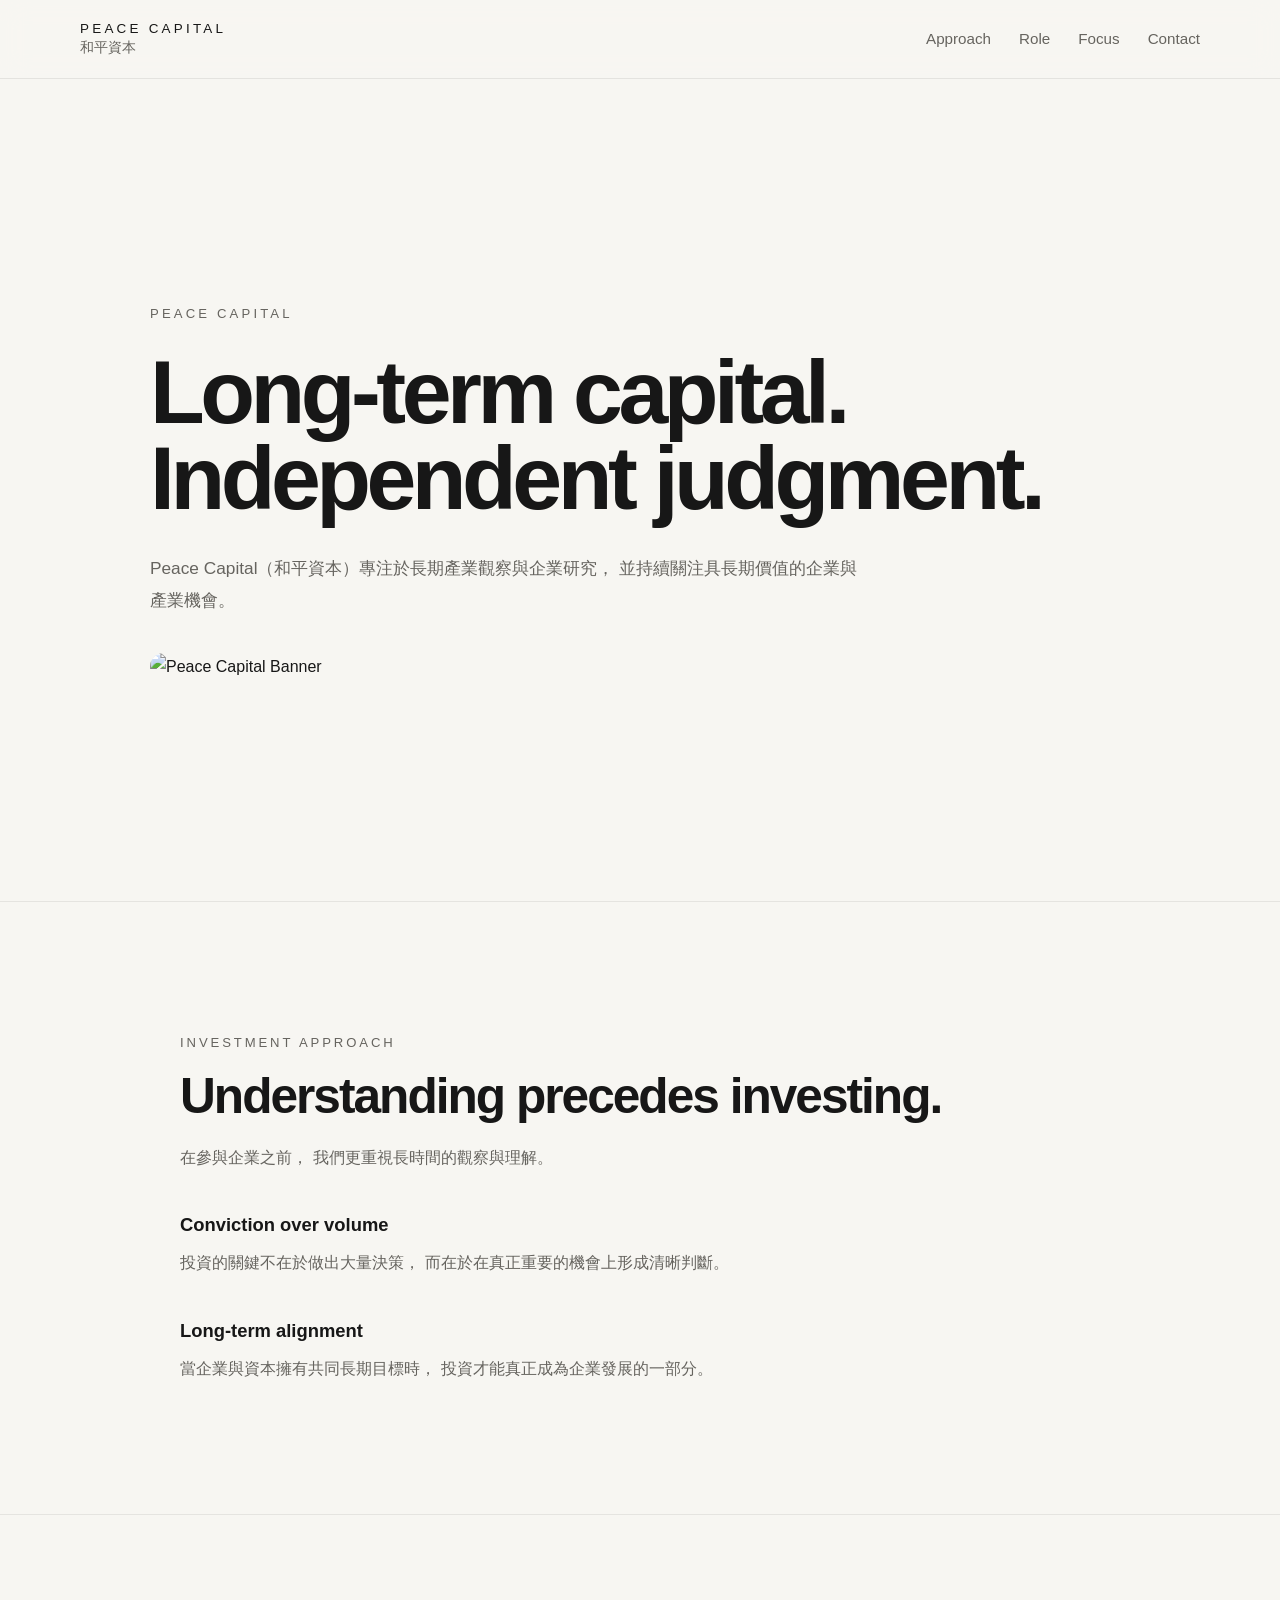
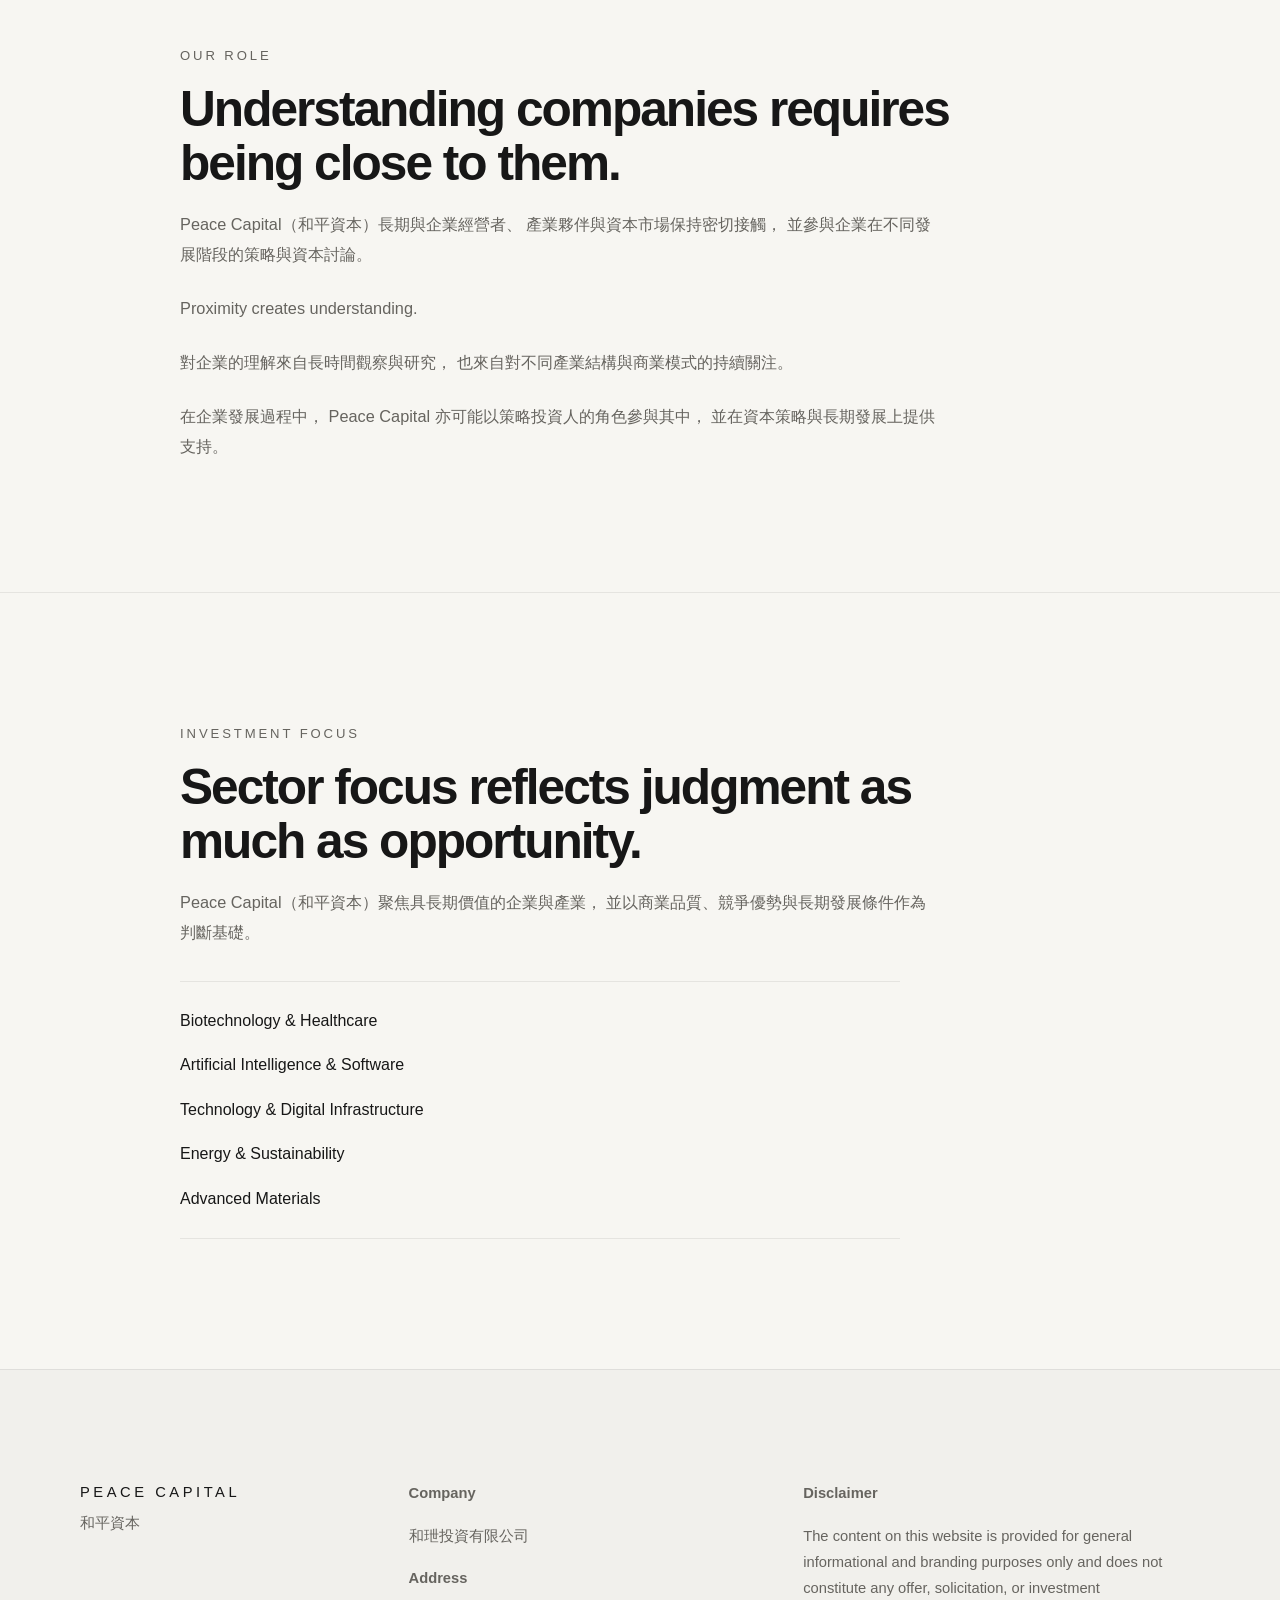
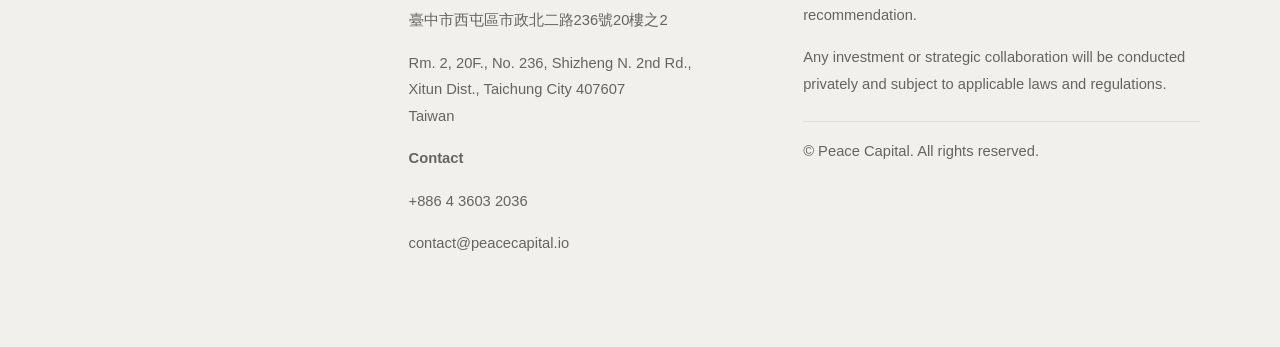
==== index.html @ 85df9324 "Update index.html" ====
<!DOCTYPE html>
<html lang="zh-Hant">

<head>
  <meta charset="UTF-8">
  <meta name="viewport" content="width=device-width, initial-scale=1.0">

  <title>Peace Capital | 和平資本</title>

  <meta name="description" content="Peace Capital（和平資本）專注於長期產業觀察與企業研究，並持續關注具長期價值的企業與產業機會。">
  <meta name="author" content="Peace Capital">
  <meta name="robots" content="index, follow">
  <meta name="theme-color" content="#f7f6f2">

  <link rel="canonical" href="https://peacecapital.io">

  <!-- Open Graph -->
  <meta property="og:type" content="website">
  <meta property="og:title" content="Peace Capital | 和平資本">
  <meta property="og:description" content="Long-term capital. Independent judgment.">
  <meta property="og:url" content="https://peacecapital.io">
  <meta property="og:image" content="https://peacecapital.io/assets/img/og-image.png">
  <meta property="og:image:width" content="1200">
  <meta property="og:image:height" content="630">
  <meta property="og:site_name" content="Peace Capital">

  <meta name="twitter:site" content="@peacecapital">
  <meta name="twitter:creator" content="@peacecapital">

  <!-- Twitter -->
  <meta name="twitter:card" content="summary_large_image">
  <meta name="twitter:title" content="Peace Capital | 和平資本">
  <meta name="twitter:description" content="Long-term capital. Independent judgment.">
  <meta name="twitter:image" content="https://peacecapital.io/assets/img/og-image.png">

  <!-- Icons -->
  <link rel="icon" type="image/x-icon" href="favicon.ico">
  <link rel="icon" type="image/svg+xml" href="favicon.svg">
  <link rel="icon" sizes="32x32" href="favicon-32x32.png">
  <link rel="icon" sizes="16x16" href="favicon-16x16.png">
  <link rel="apple-touch-icon" href="apple-touch-icon.png">

  <!-- CSS -->
  <link rel="stylesheet" href="assets/css/style.css">

  <!-- Structured Data -->
  <script type="application/ld+json">
  {
    "@context": "https://schema.org",
    "@type": "Organization",
    "name": "Peace Capital",
    "alternateName": "和平資本",
    "url": "https://peacecapital.io",
    "logo": "https://peacecapital.io/assets/logo/peace-capital-logo.svg",
    "email": "contact@peacecapital.io",
    "telephone": "+886-4-3603-2036",
    "address": {
      "@type": "PostalAddress",
      "streetAddress": "Rm. 2, 20F., No. 236, Shizheng N. 2nd Rd.",
      "addressLocality": "Xitun Dist., Taichung City",
      "postalCode": "407607",
      "addressCountry": "TW"
    }
  }
  </script>
</head>

<body>

  <header class="header">
    <div class="header-inner">
      <a href="#top" class="brand" aria-label="Peace Capital 首頁">
        <div class="brand-en">PEACE CAPITAL</div>
        <div class="brand-zh">和平資本</div>
      </a>

      <nav class="nav" aria-label="Primary Navigation">
        <a href="#approach">Approach</a>
        <a href="#role">Role</a>
        <a href="#focus">Focus</a>
        <a href="#contact">Contact</a>
      </nav>
    </div>
  </header>

  <main>

    <section class="hero hero-split" id="top">
      <div class="container">
        <div class="hero-grid">

          <div class="hero-copy-block">
            <p class="hero-label">PEACE CAPITAL</p>

            <h1 class="hero-title">
              Long-term capital.<br>
              Independent judgment.
            </h1>

            <p class="hero-description">
              Peace Capital（和平資本）專注於長期產業觀察與企業研究，
              並持續關注具長期價值的企業與產業機會。
            </p>
          </div>

          <div class="hero-visual-block">
            <div class="hero-banner">
              <img src="assets/img/hero-banner.png" alt="Peace Capital Banner">
            </div>
          </div>

        </div>
      </div>
    </section>

    <section class="section" id="approach">
      <div class="container">
        <p class="section-label">Investment Approach</p>

        <div class="approach-grid">
          <div class="approach-item">
            <h2 class="section-title">Understanding precedes investing.</h2>
            <p class="section-text">
              在參與企業之前，
              我們更重視長時間的觀察與理解。
            </p>
          </div>

          <div class="approach-item">
            <h3 class="approach-title">Conviction over volume</h3>
            <p class="section-text">
              投資的關鍵不在於做出大量決策，
              而在於在真正重要的機會上形成清晰判斷。
            </p>
          </div>

          <div class="approach-item">
            <h3 class="approach-title">Long-term alignment</h3>
            <p class="section-text">
              當企業與資本擁有共同長期目標時，
              投資才能真正成為企業發展的一部分。
            </p>
          </div>
        </div>
      </div>
    </section>

    <section class="section" id="role">
      <div class="container">
        <div class="split-section">

          <div class="split-heading">
            <p class="section-label">Our Role</p>
            <h2 class="section-title">
              Understanding companies requires being close to them.
            </h2>
          </div>

          <div class="split-body">
            <p class="section-text">
              Peace Capital（和平資本）長期與企業經營者、
              產業夥伴與資本市場保持密切接觸，
              並參與企業在不同發展階段的策略與資本討論。
            </p>

            <p class="section-text">
              Proximity creates understanding.
            </p>

            <p class="section-text">
              對企業的理解來自長時間觀察與研究，
              也來自對不同產業結構與商業模式的持續關注。
            </p>

            <p class="section-text">
              在企業發展過程中，
              Peace Capital 亦可能以策略投資人的角色參與其中，
              並在資本策略與長期發展上提供支持。
            </p>
          </div>

        </div>
      </div>
    </section>

    <section class="section" id="focus">
      <div class="container">
        <div class="split-section">

          <div class="split-heading">
            <p class="section-label">Investment Focus</p>
            <h2 class="section-title">
              Sector focus reflects judgment as much as opportunity.
            </h2>

            <p class="section-text">
              Peace Capital（和平資本）聚焦具長期價值的企業與產業，
              並以商業品質、競爭優勢與長期發展條件作為判斷基礎。
            </p>
          </div>

          <div class="split-body">
            <ul class="focus-list">
              <li>Biotechnology &amp; Healthcare</li>
              <li>Artificial Intelligence &amp; Software</li>
              <li>Technology &amp; Digital Infrastructure</li>
              <li>Energy &amp; Sustainability</li>
              <li>Advanced Materials</li>
            </ul>
          </div>

        </div>
      </div>
    </section>

  </main>

  <footer class="footer" id="contact">
    <div class="footer-container">

      <div class="footer-brand">
        <div class="brand-en">Peace Capital</div>
        <div class="brand-zh">和平資本</div>
      </div>

      <div class="footer-info">
        <p class="footer-title">Company</p>
        <p>和玴投資有限公司</p>

        <p class="footer-title">Address</p>
        <p>臺中市西屯區市政北二路236號20樓之2</p>
        <p>
          Rm. 2, 20F., No. 236, Shizheng N. 2nd Rd.,<br>
          Xitun Dist., Taichung City 407607<br>
          Taiwan
        </p>

        <p class="footer-title">Contact</p>
        <p>+886 4 3603 2036</p>
        <p>contact@peacecapital.io</p>
      </div>

      <div class="footer-legal">
        <p class="footer-title">Disclaimer</p>
        <p>
          The content on this website is provided for general informational and branding purposes only
          and does not constitute any offer, solicitation, or investment recommendation.
        </p>
        <p>
          Any investment or strategic collaboration will be conducted privately and subject to applicable laws and regulations.
        </p>
        <p class="copyright">© Peace Capital. All rights reserved.</p>
      </div>

    </div>
  </footer>

</body>
</html>
---- assets/css/style.css ----
:root {
  --bg: #f7f6f2;
  --bg-soft: #f1f0ec;
  --text: #171717;
  --muted: #66645f;
  --line: rgba(23, 23, 23, 0.08);
  --line-strong: rgba(23, 23, 23, 0.14);

  --container: 1120px;

  --font: -apple-system, BlinkMacSystemFont, "SF Pro Text", "Segoe UI",
    "PingFang TC", "Noto Sans TC", sans-serif;

  --hero-title: clamp(3.2rem, 7vw, 6.6rem);
  --section-title: clamp(2rem, 4vw, 3.1rem);
  --body: 1rem;
  --small: 0.92rem;
}

/* ===================== */
/* base */
/* ===================== */

* {
  box-sizing: border-box;
}

html {
  scroll-behavior: smooth;
}

body {
  margin: 0;
  background: var(--bg);
  color: var(--text);
  font-family: var(--font);
  font-size: var(--body);
  line-height: 1.75;
  -webkit-font-smoothing: antialiased;
  text-rendering: optimizeLegibility;
}

p,
h1,
h2,
h3 {
  margin: 0;
}

a {
  color: inherit;
  text-decoration: none;
}

img {
  max-width: 100%;
  display: block;
}

.container,
.header-inner,
.footer-container {
  width: min(var(--container), calc(100% - 40px));
  margin: 0 auto;
}

/* ===================== */
/* header */
/* ===================== */

.header {
  position: sticky;
  top: 0;
  z-index: 100;
  background: rgba(247, 246, 242, 0.88);
  backdrop-filter: blur(14px);
  -webkit-backdrop-filter: blur(14px);
  border-bottom: 1px solid var(--line);
}

.header-inner {
  min-height: 78px;
  display: flex;
  align-items: center;
  justify-content: space-between;
  gap: 28px;
}

.brand {
  display: inline-flex;
  flex-direction: column;
  justify-content: center;
  line-height: 1.1;
  flex-shrink: 0;
}

.brand-en {
  font-size: 0.84rem;
  letter-spacing: 0.24em;
  text-transform: uppercase;
  color: var(--text);
}

.brand-zh {
  margin-top: 4px;
  font-size: 0.9rem;
  color: var(--muted);
}

.nav {
  display: flex;
  align-items: center;
  gap: 28px;
  flex-wrap: wrap;
}

.nav a {
  position: relative;
  font-size: 0.95rem;
  color: var(--muted);
  transition: color 0.2s ease;
}

.nav a:hover {
  color: var(--text);
}

/* ===================== */
/* hero */
/* ===================== */

.hero {
  min-height: calc(100vh - 78px);
  display: flex;
  align-items: center;
  padding: 88px 0 84px;
}

.hero .container {
  max-width: 980px;
}

.hero-label {
  font-size: 0.82rem;
  letter-spacing: 0.24em;
  text-transform: uppercase;
  color: var(--muted);
  margin-bottom: 24px;
}

.hero-title {
  max-width: 920px;
  font-size: var(--hero-title);
  line-height: 0.95;
  letter-spacing: -0.05em;
  font-weight: 560;
}

.hero-description {
  margin-top: 32px;
  max-width: 720px;
  font-size: 1.08rem;
  line-height: 1.85;
  color: var(--muted);
}

/* 如果未來要插入 hero banner 圖片可用 */
.hero-banner {
  margin-top: 36px;
  width: 100%;
  max-width: 1200px;
  border-radius: 24px;
  overflow: hidden;
}

/* ===================== */
/* sections */
/* ===================== */

.section {
  padding: 130px 0;
  border-top: 1px solid var(--line);
}

.section .container {
  max-width: 920px;
}

.section-label {
  font-size: 0.82rem;
  letter-spacing: 0.22em;
  text-transform: uppercase;
  color: var(--muted);
  margin-bottom: 14px;
}

.section-title {
  max-width: 860px;
  font-size: var(--section-title);
  line-height: 1.1;
  letter-spacing: -0.04em;
  font-weight: 560;
  margin-bottom: 18px;
}

.section-text {
  max-width: 760px;
  font-size: 1.02rem;
  line-height: 1.85;
  color: var(--muted);
  margin-bottom: 24px;
}

.section-text:last-child {
  margin-bottom: 0;
}

.approach-title {
  font-size: 1.15rem;
  line-height: 1.4;
  font-weight: 560;
  color: var(--text);
  margin-top: 40px;
  margin-bottom: 10px;
}

/* ===================== */
/* focus */
/* ===================== */

.focus-list {
  list-style: none;
  margin: 34px 0 0;
  padding: 26px 0;
  border-top: 1px solid var(--line);
  border-bottom: 1px solid var(--line);
  display: grid;
  gap: 18px;
  max-width: 720px;
}

.focus-list li {
  font-size: 1rem;
  line-height: 1.65;
  color: var(--text);
}

/* ===================== */
/* footer */
/* ===================== */

.footer {
  background: var(--bg-soft);
  border-top: 1px solid var(--line);
  padding: 110px 0 90px;
}

.footer-container {
  display: grid;
  grid-template-columns: 0.8fr 1fr 1.2fr;
  gap: 64px;
  align-items: start;
}

.footer-brand,
.footer-info,
.footer-legal {
  min-width: 0;
}

.footer-brand .brand-en {
  font-size: 0.92rem;
}

.footer-brand .brand-zh {
  font-size: 0.94rem;
}

.footer-title {
  font-size: 0.95rem;
  font-weight: 600;
  color: var(--text);
  margin-bottom: 10px;
}

.footer-info p,
.footer-legal p {
  font-size: var(--small);
  color: var(--muted);
  line-height: 1.8;
  margin-bottom: 16px;
  word-break: break-word;
}

.footer-info p:last-child,
.footer-legal p:last-child {
  margin-bottom: 0;
}

.copyright {
  margin-top: 24px;
  padding-top: 16px;
  border-top: 1px solid var(--line);
}

/* ===================== */
/* utilities */
/* ===================== */

.muted {
  color: var(--muted);
}

/* ===================== */
/* responsive */
/* ===================== */

@media (max-width: 1080px) {
  .footer-container {
    grid-template-columns: 1fr 1fr;
    gap: 44px;
  }

  .footer-legal {
    grid-column: 1 / -1;
    max-width: 760px;
  }
}

@media (max-width: 900px) {
  .header-inner {
    min-height: 72px;
  }

  .hero {
    min-height: auto;
    padding: 80px 0 72px;
  }

  .section {
    padding: 96px 0;
  }

  .footer {
    padding: 84px 0 72px;
  }

  .footer-container {
    grid-template-columns: 1fr;
    gap: 36px;
  }
}

@media (max-width: 640px) {
  .container,
  .header-inner,
  .footer-container {
    width: min(var(--container), calc(100% - 28px));
  }

  .header-inner {
    min-height: 68px;
    gap: 18px;
    align-items: flex-start;
    padding-top: 14px;
    padding-bottom: 14px;
  }

  .brand-en {
    font-size: 0.76rem;
    letter-spacing: 0.2em;
  }

  .brand-zh {
    font-size: 0.82rem;
    margin-top: 3px;
  }

  .nav {
    gap: 16px;
    justify-content: flex-end;
  }

  .nav a {
    font-size: 0.88rem;
  }

  .hero {
    padding: 68px 0 54px;
  }

  .hero-label,
  .section-label {
    font-size: 0.76rem;
    letter-spacing: 0.2em;
  }

  .hero-title {
    font-size: clamp(2.4rem, 10vw, 4rem);
    line-height: 0.97;
  }

  .hero-description {
    font-size: 0.98rem;
    line-height: 1.8;
    margin-top: 24px;
  }

  .section {
    padding: 76px 0;
  }

  .section-title {
    font-size: clamp(1.6rem, 6vw, 2.4rem);
    line-height: 1.12;
    margin-bottom: 14px;
  }

  .section-text {
    font-size: 0.98rem;
    line-height: 1.8;
    margin-bottom: 20px;
  }

  .approach-title {
    font-size: 1.06rem;
    margin-top: 32px;
    margin-bottom: 8px;
  }

  .focus-list {
    margin-top: 28px;
    padding: 22px 0;
    gap: 14px;
  }

  .focus-list li {
    font-size: 0.98rem;
  }

  .footer {
    padding: 72px 0 64px;
  }

  .footer-title {
    font-size: 0.92rem;
  }

  .footer-info p,
  .footer-legal p {
    font-size: 0.92rem;
    line-height: 1.75;
    margin-bottom: 14px;
  }

  .copyright {
    margin-top: 20px;
    padding-top: 14px;
  }
}
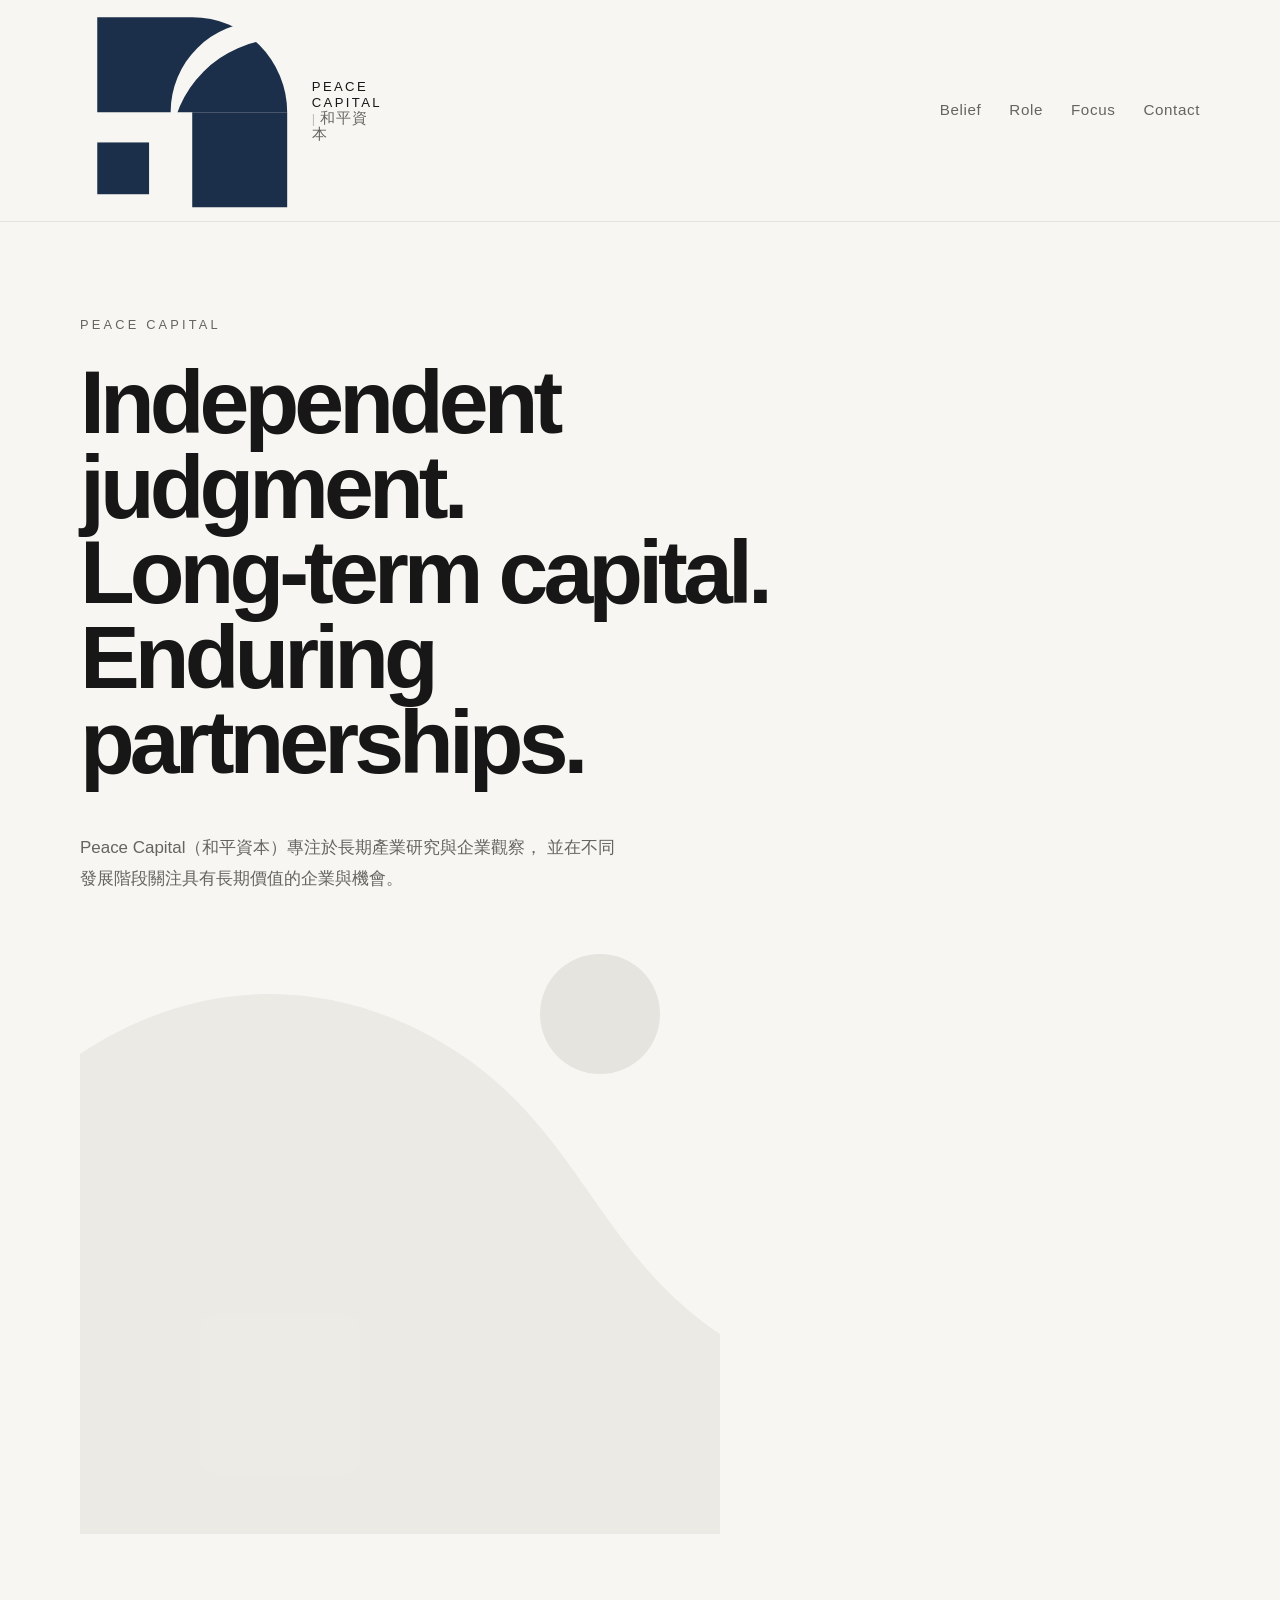
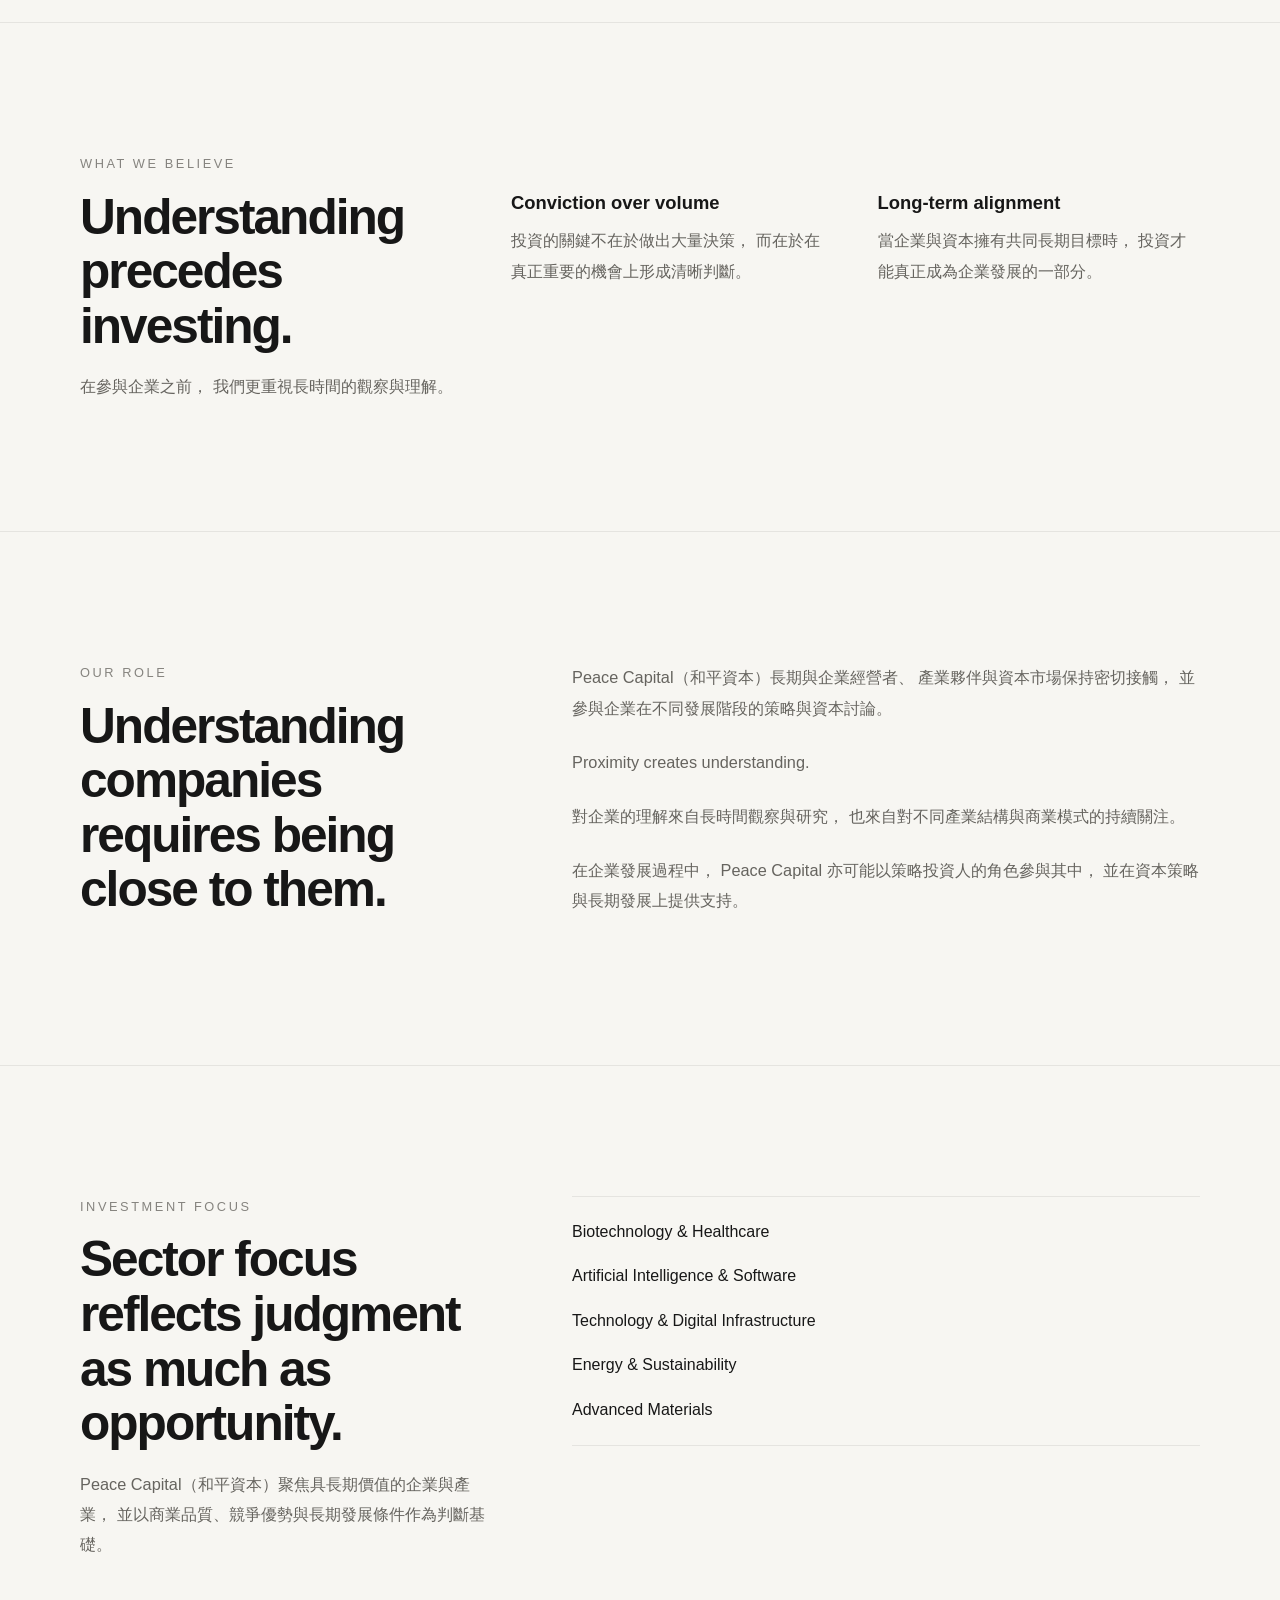
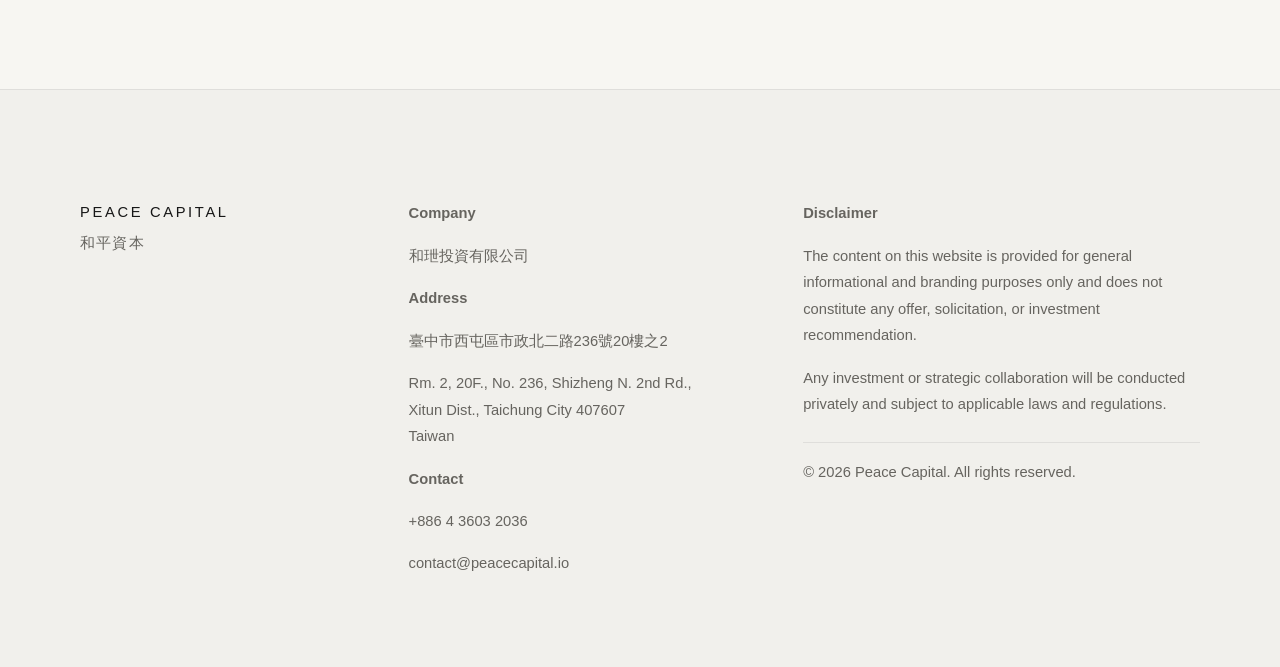
==== commit b44aecaa: "Update index.html renew banner" ====
--- a/index.html
+++ b/index.html
@@ -1,47 +1,48 @@
 <!DOCTYPE html>
 <html lang="zh-Hant">
-
 <head>
   <meta charset="UTF-8">
   <meta name="viewport" content="width=device-width, initial-scale=1.0">
 
   <title>Peace Capital | 和平資本</title>
 
-  <meta name="description" content="Peace Capital（和平資本）專注於長期產業觀察與企業研究，並持續關注具長期價值的企業與產業機會。">
+  <meta name="description" content="Peace Capital（和平資本）專注於長期產業研究與企業觀察，並在不同發展階段關注具有長期價值的企業與機會。">
   <meta name="author" content="Peace Capital">
   <meta name="robots" content="index, follow">
   <meta name="theme-color" content="#f7f6f2">
 
-  <link rel="canonical" href="https://peacecapital.io">
+  <link rel="canonical" href="https://peacecapital.io/">
 
   <!-- Open Graph -->
   <meta property="og:type" content="website">
   <meta property="og:title" content="Peace Capital | 和平資本">
-  <meta property="og:description" content="Long-term capital. Independent judgment.">
-  <meta property="og:url" content="https://peacecapital.io">
+  <meta property="og:description" content="Independent judgment. Long-term capital. Enduring partnerships.">
+  <meta property="og:url" content="https://peacecapital.io/">
   <meta property="og:image" content="https://peacecapital.io/assets/img/og-image.png">
+  <meta property="og:image:type" content="image/png">
   <meta property="og:image:width" content="1200">
   <meta property="og:image:height" content="630">
   <meta property="og:site_name" content="Peace Capital">
 
-  <meta name="twitter:site" content="@peacecapital">
-  <meta name="twitter:creator" content="@peacecapital">
-
   <!-- Twitter -->
   <meta name="twitter:card" content="summary_large_image">
   <meta name="twitter:title" content="Peace Capital | 和平資本">
-  <meta name="twitter:description" content="Long-term capital. Independent judgment.">
+  <meta name="twitter:description" content="Independent judgment. Long-term capital. Enduring partnerships.">
   <meta name="twitter:image" content="https://peacecapital.io/assets/img/og-image.png">
+  <meta name="twitter:site" content="@peacecapital">
+  <meta name="twitter:creator" content="@peacecapital">
 
   <!-- Icons -->
-  <link rel="icon" type="image/x-icon" href="favicon.ico">
-  <link rel="icon" type="image/svg+xml" href="favicon.svg">
-  <link rel="icon" sizes="32x32" href="favicon-32x32.png">
-  <link rel="icon" sizes="16x16" href="favicon-16x16.png">
-  <link rel="apple-touch-icon" href="apple-touch-icon.png">
+  <link rel="icon" type="image/svg+xml" href="/favicon.svg">
+  <link rel="icon" type="image/png" sizes="96x96" href="/favicon-96x96.png">
+  <link rel="icon" type="image/png" sizes="32x32" href="/favicon-32x32.png">
+  <link rel="icon" type="image/png" sizes="16x16" href="/favicon-16x16.png">
+  <link rel="shortcut icon" href="/favicon.ico">
+  <link rel="apple-touch-icon" sizes="180x180" href="/apple-touch-icon.png">
+  <link rel="manifest" href="/site.webmanifest">
 
   <!-- CSS -->
-  <link rel="stylesheet" href="assets/css/style.css">
+  <link rel="stylesheet" href="/assets/css/style.css">
 
   <!-- Structured Data -->
   <script type="application/ld+json">
@@ -50,8 +51,8 @@
     "@type": "Organization",
     "name": "Peace Capital",
     "alternateName": "和平資本",
-    "url": "https://peacecapital.io",
-    "logo": "https://peacecapital.io/assets/logo/peace-capital-logo.svg",
+    "url": "https://peacecapital.io/",
+    "logo": "https://peacecapital.io/apple-touch-icon.png",
     "email": "contact@peacecapital.io",
     "telephone": "+886-4-3603-2036",
     "address": {
@@ -66,16 +67,23 @@
 </head>
 
 <body>
-
   <header class="header">
     <div class="header-inner">
-      <a href="#top" class="brand" aria-label="Peace Capital 首頁">
-        <div class="brand-en">PEACE CAPITAL</div>
-        <div class="brand-zh">和平資本</div>
+      <a href="#top" class="brand brand-lockup" aria-label="Peace Capital 和平資本 首頁">
+        <img
+          src="/assets/logo/peace-capital-symbol.svg"
+          alt=""
+          class="brand-symbol"
+        >
+        <span class="brand-textline">
+          <span class="brand-en">Peace Capital</span>
+          <span class="brand-divider" aria-hidden="true">|</span>
+          <span class="brand-zh">和平資本</span>
+        </span>
       </a>
 
       <nav class="nav" aria-label="Primary Navigation">
-        <a href="#approach">Approach</a>
+        <a href="#approach">Belief</a>
         <a href="#role">Role</a>
         <a href="#focus">Focus</a>
         <a href="#contact">Contact</a>
@@ -84,38 +92,32 @@
   </header>
 
   <main>
-
-    <section class="hero hero-split" id="top">
+    <section class="hero hero-split" id="top" aria-label="Peace Capital">
+      <div class="container hero-grid">
+        <div class="hero-copy-block">
+          <p class="hero-label">PEACE CAPITAL</p>
+
+          <h1 class="hero-title">
+            Independent judgment.<br>
+            Long-term capital.<br>
+            Enduring partnerships.
+          </h1>
+
+          <p class="hero-description">
+            Peace Capital（和平資本）專注於長期產業研究與企業觀察，
+            並在不同發展階段關注具有長期價值的企業與機會。
+          </p>
+        </div>
+
+        <div class="hero-panel" aria-hidden="true">
+          <img src="/assets/visual/peace-panel.svg" alt="">
+        </div>
+      </div>
+    </section>
+
+    <section class="section" id="approach" aria-label="What We Believe">
       <div class="container">
-        <div class="hero-grid">
-
-          <div class="hero-copy-block">
-            <p class="hero-label">PEACE CAPITAL</p>
-
-            <h1 class="hero-title">
-              Long-term capital.<br>
-              Independent judgment.
-            </h1>
-
-            <p class="hero-description">
-              Peace Capital（和平資本）專注於長期產業觀察與企業研究，
-              並持續關注具長期價值的企業與產業機會。
-            </p>
-          </div>
-
-          <div class="hero-visual-block">
-            <div class="hero-banner">
-              <img src="assets/img/hero-banner.png" alt="Peace Capital Banner">
-            </div>
-          </div>
-
-        </div>
-      </div>
-    </section>
-
-    <section class="section" id="approach">
-      <div class="container">
-        <p class="section-label">Investment Approach</p>
+        <p class="section-label">What We Believe</p>
 
         <div class="approach-grid">
           <div class="approach-item">
@@ -145,10 +147,9 @@
       </div>
     </section>
 
-    <section class="section" id="role">
+    <section class="section" id="role" aria-label="Our Role">
       <div class="container">
         <div class="split-section">
-
           <div class="split-heading">
             <p class="section-label">Our Role</p>
             <h2 class="section-title">
@@ -178,15 +179,13 @@
               並在資本策略與長期發展上提供支持。
             </p>
           </div>
-
-        </div>
-      </div>
-    </section>
-
-    <section class="section" id="focus">
+        </div>
+      </div>
+    </section>
+
+    <section class="section" id="focus" aria-label="Investment Focus">
       <div class="container">
         <div class="split-section">
-
           <div class="split-heading">
             <p class="section-label">Investment Focus</p>
             <h2 class="section-title">
@@ -208,16 +207,13 @@
               <li>Advanced Materials</li>
             </ul>
           </div>
-
-        </div>
-      </div>
-    </section>
-
+        </div>
+      </div>
+    </section>
   </main>
 
-  <footer class="footer" id="contact">
+  <footer class="footer" id="contact" aria-label="Contact Information">
     <div class="footer-container">
-
       <div class="footer-brand">
         <div class="brand-en">Peace Capital</div>
         <div class="brand-zh">和平資本</div>
@@ -249,11 +245,9 @@
         <p>
           Any investment or strategic collaboration will be conducted privately and subject to applicable laws and regulations.
         </p>
-        <p class="copyright">© Peace Capital. All rights reserved.</p>
-      </div>
-
+        <p class="copyright">© 2026 Peace Capital. All rights reserved.</p>
+      </div>
     </div>
   </footer>
-
 </body>
-</html>+</html>
--- a/assets/css/style.css
+++ b/assets/css/style.css
@@ -43,7 +43,8 @@
 p,
 h1,
 h2,
-h3 {
+h3,
+ul {
   margin: 0;
 }
 
@@ -88,22 +89,31 @@
 
 .brand {
   display: inline-flex;
-  flex-direction: column;
-  justify-content: center;
-  line-height: 1.1;
+  align-items: center;
+  gap: 0.7rem;
   flex-shrink: 0;
+  line-height: 1;
 }
 
 .brand-en {
-  font-size: 0.84rem;
-  letter-spacing: 0.24em;
+  font-size: 0.82rem;
+  font-weight: 500;
+  letter-spacing: 0.18em;
   text-transform: uppercase;
   color: var(--text);
 }
 
+.brand-divider {
+  font-size: 0.8rem;
+  line-height: 1;
+  opacity: 0.4;
+  color: var(--muted);
+}
+
 .brand-zh {
-  margin-top: 4px;
-  font-size: 0.9rem;
+  font-size: 0.92rem;
+  font-weight: 500;
+  letter-spacing: 0.08em;
   color: var(--muted);
 }
 
@@ -115,8 +125,8 @@
 }
 
 .nav a {
-  position: relative;
   font-size: 0.95rem;
+  letter-spacing: 0.04em;
   color: var(--muted);
   transition: color 0.2s ease;
 }
@@ -133,44 +143,39 @@
   min-height: calc(100vh - 78px);
   display: flex;
   align-items: center;
-  padding: 88px 0 84px;
-}
-
-.hero .container {
-  max-width: 980px;
+  padding: 92px 0 88px;
+}
+
+.hero-single {
+  max-width: 900px;
+}
+
+.hero-copy-block {
+  max-width: 760px;
 }
 
 .hero-label {
-  font-size: 0.82rem;
-  letter-spacing: 0.24em;
+  font-size: 0.8rem;
+  letter-spacing: 0.25em;
   text-transform: uppercase;
   color: var(--muted);
   margin-bottom: 24px;
 }
 
 .hero-title {
-  max-width: 920px;
+  max-width: 760px;
   font-size: var(--hero-title);
   line-height: 0.95;
-  letter-spacing: -0.05em;
+  letter-spacing: -0.055em;
   font-weight: 560;
 }
 
 .hero-description {
-  margin-top: 32px;
-  max-width: 720px;
-  font-size: 1.08rem;
+  margin-top: 46px;
+  max-width: 540px;
+  font-size: 1.06rem;
   line-height: 1.85;
   color: var(--muted);
-}
-
-/* 如果未來要插入 hero banner 圖片可用 */
-.hero-banner {
-  margin-top: 36px;
-  width: 100%;
-  max-width: 1200px;
-  border-radius: 24px;
-  overflow: hidden;
 }
 
 /* ===================== */
@@ -183,14 +188,15 @@
 }
 
 .section .container {
-  max-width: 920px;
+  max-width: 1120px;
 }
 
 .section-label {
-  font-size: 0.82rem;
-  letter-spacing: 0.22em;
+  font-size: 0.8rem;
+  letter-spacing: 0.2em;
   text-transform: uppercase;
   color: var(--muted);
+  opacity: 0.78;
   margin-bottom: 14px;
 }
 
@@ -225,18 +231,57 @@
 }
 
 /* ===================== */
+/* approach grid */
+/* ===================== */
+
+.approach-grid {
+  display: grid;
+  grid-template-columns: 1.2fr 1fr 1fr;
+  gap: 44px;
+  align-items: start;
+}
+
+.approach-item .section-title,
+.approach-item .section-text {
+  max-width: 100%;
+}
+
+.approach-item .approach-title {
+  margin-top: 0;
+}
+
+/* ===================== */
+/* split sections */
+/* ===================== */
+
+.split-section {
+  display: grid;
+  grid-template-columns: minmax(280px, 420px) minmax(0, 1fr);
+  gap: 72px;
+  align-items: start;
+}
+
+.split-heading .section-title,
+.split-heading .section-text {
+  max-width: 100%;
+}
+
+.split-body .section-text {
+  max-width: 720px;
+}
+
+/* ===================== */
 /* focus */
 /* ===================== */
 
 .focus-list {
   list-style: none;
-  margin: 34px 0 0;
-  padding: 26px 0;
+  padding: 22px 0;
   border-top: 1px solid var(--line);
   border-bottom: 1px solid var(--line);
   display: grid;
   gap: 18px;
-  max-width: 720px;
+  max-width: 100%;
 }
 
 .focus-list li {
@@ -274,6 +319,7 @@
 
 .footer-brand .brand-zh {
   font-size: 0.94rem;
+  margin-top: 4px;
 }
 
 .footer-title {
@@ -304,18 +350,20 @@
 }
 
 /* ===================== */
-/* utilities */
-/* ===================== */
-
-.muted {
-  color: var(--muted);
-}
-
-/* ===================== */
 /* responsive */
 /* ===================== */
 
 @media (max-width: 1080px) {
+  .approach-grid {
+    grid-template-columns: 1fr;
+    gap: 34px;
+  }
+
+  .split-section {
+    grid-template-columns: 1fr;
+    gap: 32px;
+  }
+
   .footer-container {
     grid-template-columns: 1fr 1fr;
     gap: 44px;
@@ -366,14 +414,23 @@
     padding-bottom: 14px;
   }
 
+  .brand {
+    gap: 0.45rem;
+    flex-wrap: wrap;
+  }
+
   .brand-en {
-    font-size: 0.76rem;
-    letter-spacing: 0.2em;
+    font-size: 0.74rem;
+    letter-spacing: 0.14em;
+  }
+
+  .brand-divider {
+    display: none;
   }
 
   .brand-zh {
-    font-size: 0.82rem;
-    margin-top: 3px;
+    font-size: 0.84rem;
+    letter-spacing: 0.06em;
   }
 
   .nav {
@@ -391,19 +448,21 @@
 
   .hero-label,
   .section-label {
-    font-size: 0.76rem;
-    letter-spacing: 0.2em;
+    font-size: 0.74rem;
+    letter-spacing: 0.18em;
   }
 
   .hero-title {
     font-size: clamp(2.4rem, 10vw, 4rem);
     line-height: 0.97;
+    max-width: 100%;
   }
 
   .hero-description {
     font-size: 0.98rem;
     line-height: 1.8;
-    margin-top: 24px;
+    margin-top: 28px;
+    max-width: 100%;
   }
 
   .section {
@@ -428,9 +487,16 @@
     margin-bottom: 8px;
   }
 
+  .approach-grid {
+    gap: 28px;
+  }
+
+  .split-section {
+    gap: 24px;
+  }
+
   .focus-list {
-    margin-top: 28px;
-    padding: 22px 0;
+    padding: 20px 0;
     gap: 14px;
   }
 
@@ -457,4 +523,4 @@
     margin-top: 20px;
     padding-top: 14px;
   }
-}+}
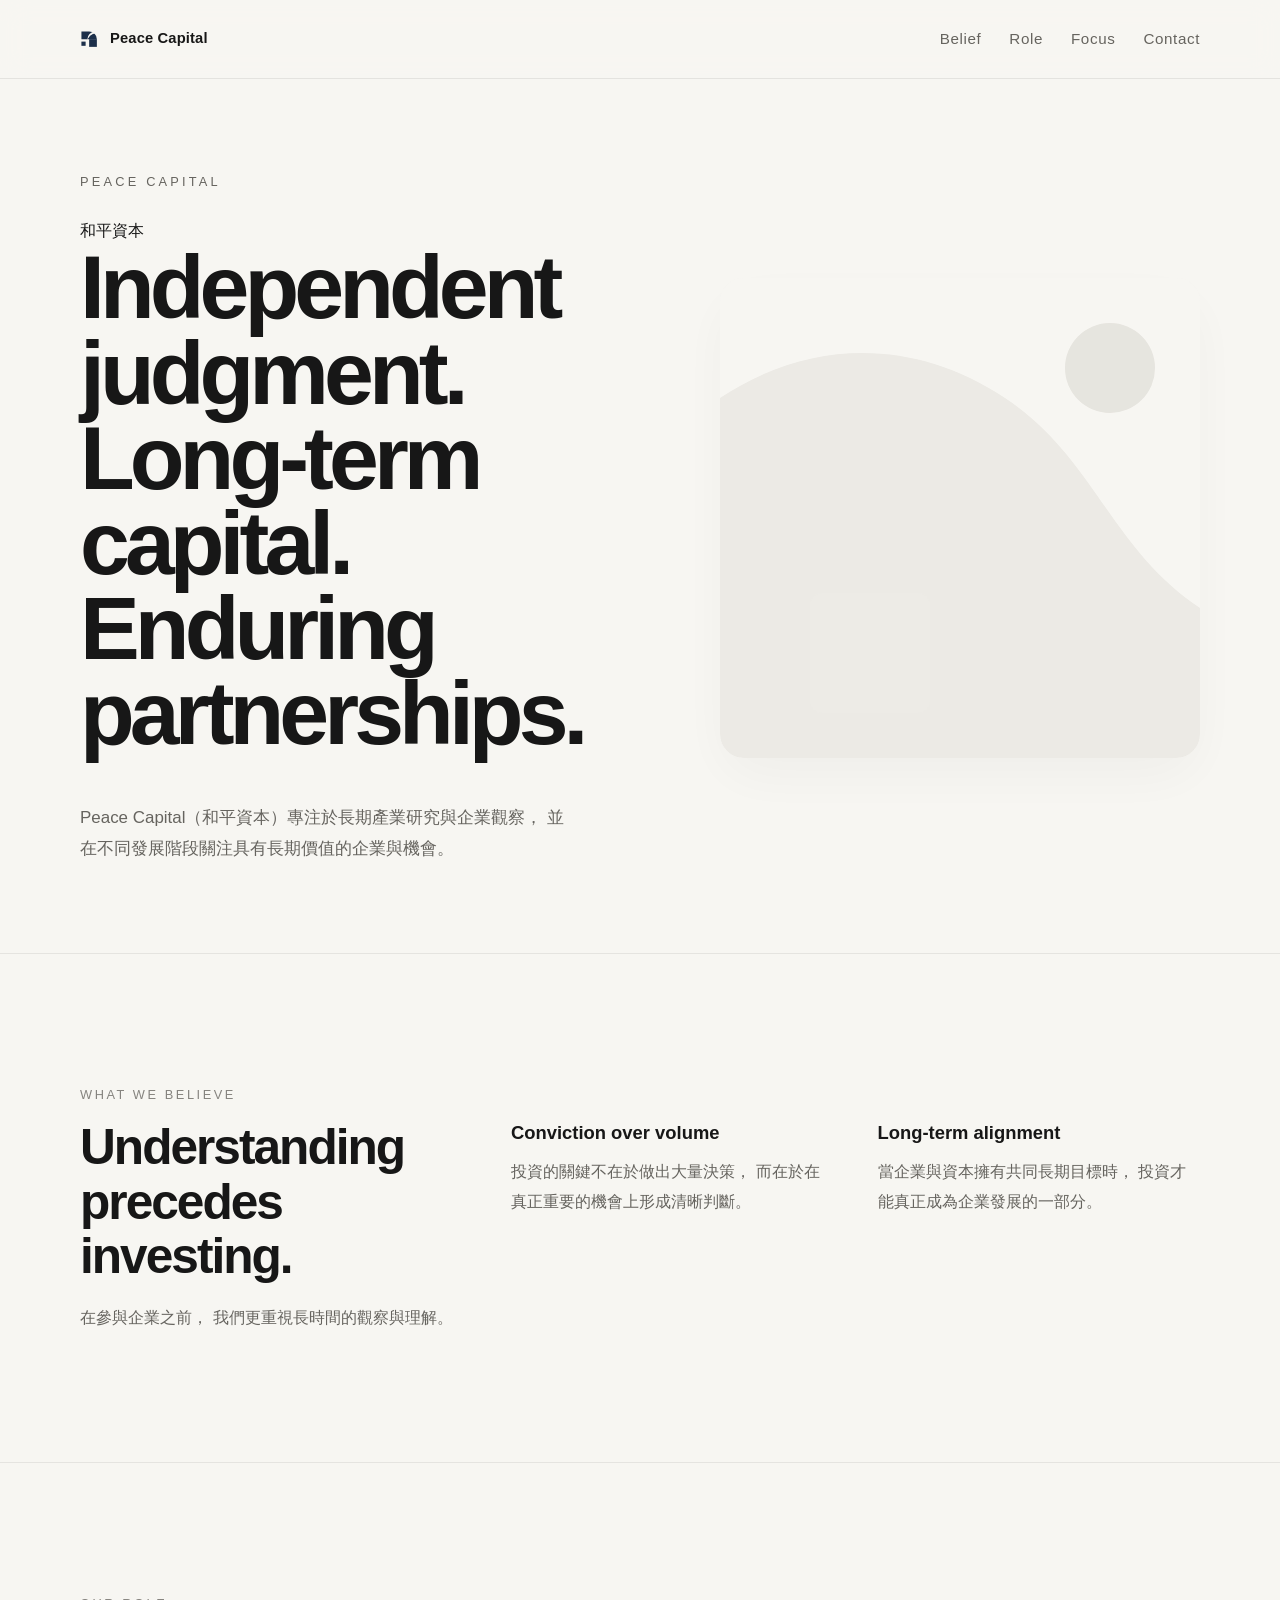
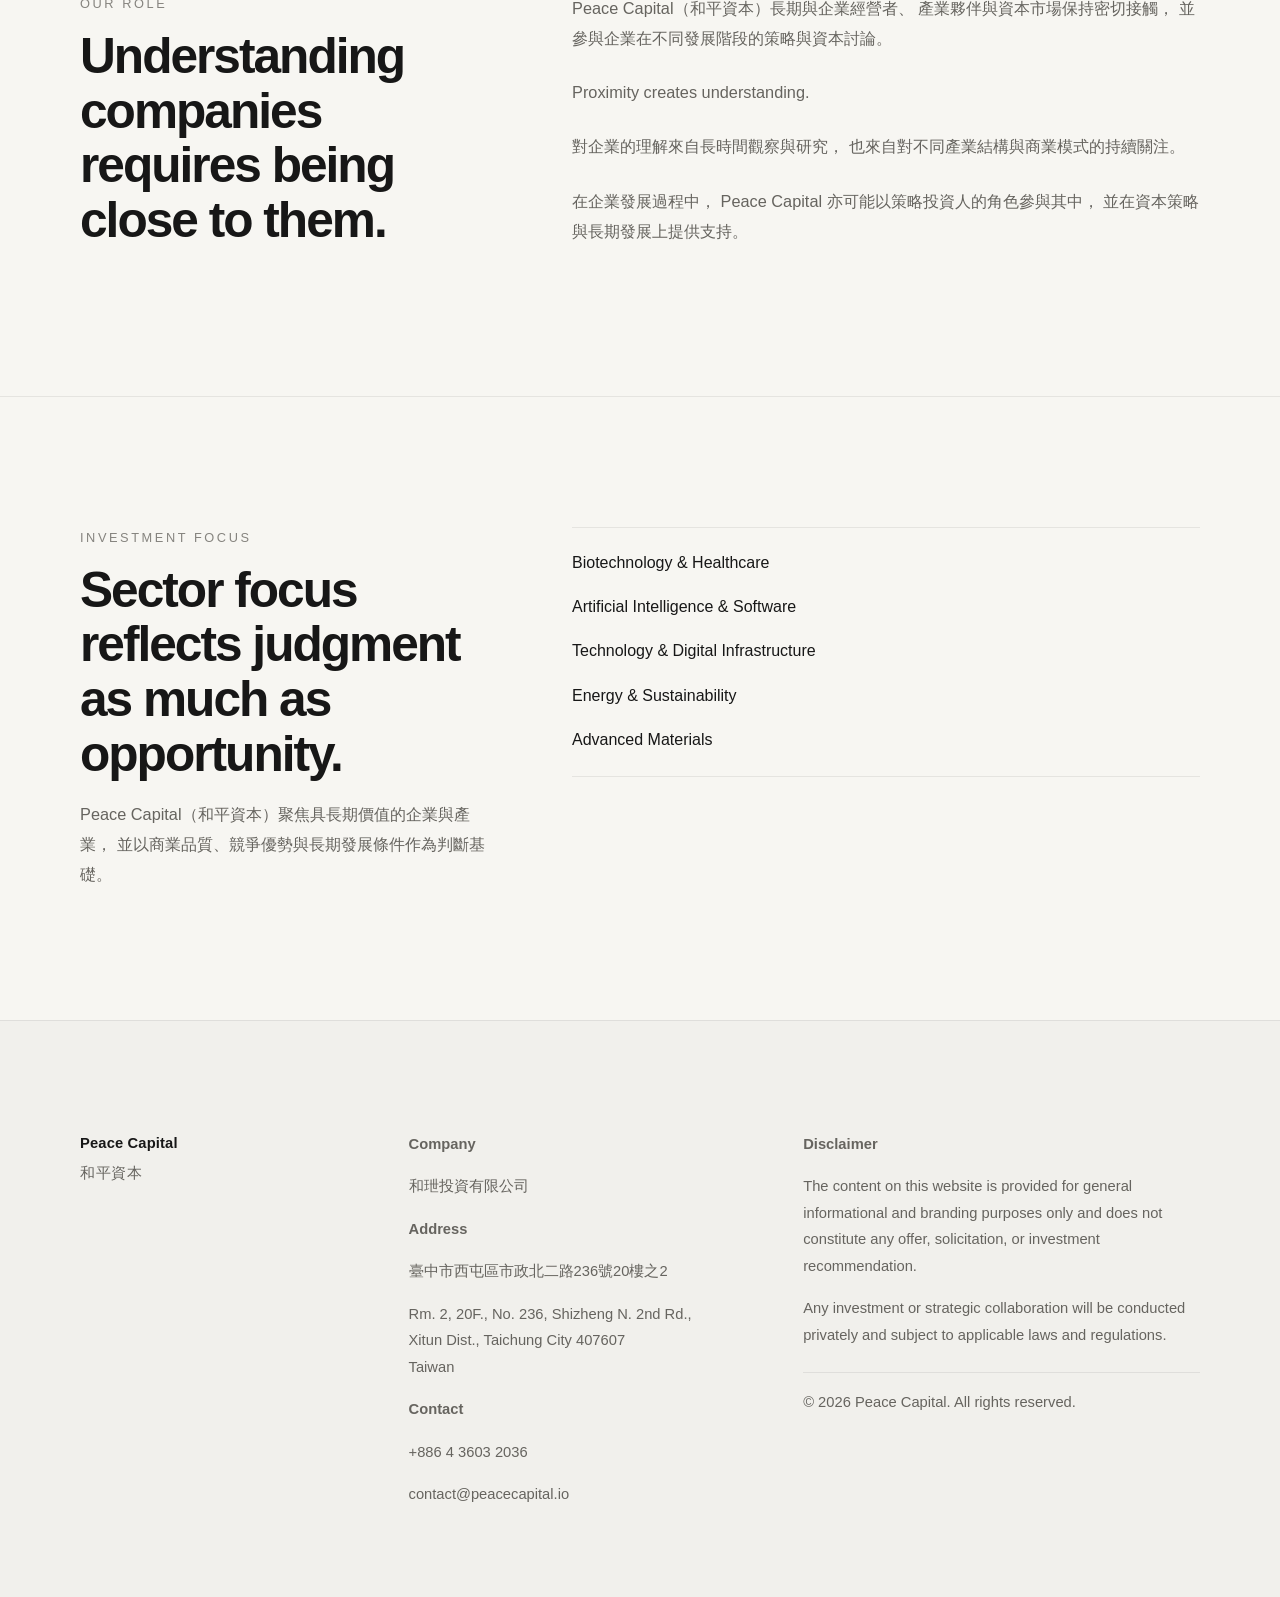
==== commit b24955d4: "Update index.html refine mobile" ====
--- a/index.html
+++ b/index.html
@@ -69,17 +69,13 @@
 <body>
   <header class="header">
     <div class="header-inner">
-      <a href="#top" class="brand brand-lockup" aria-label="Peace Capital 和平資本 首頁">
+      <a href="#top" class="brand brand-lockup" aria-label="Peace Capital 首頁">
         <img
           src="/assets/logo/peace-capital-symbol.svg"
           alt=""
           class="brand-symbol"
         >
-        <span class="brand-textline">
-          <span class="brand-en">Peace Capital</span>
-          <span class="brand-divider" aria-hidden="true">|</span>
-          <span class="brand-zh">和平資本</span>
-        </span>
+        <span class="brand-en">Peace Capital</span>
       </a>
 
       <nav class="nav" aria-label="Primary Navigation">
@@ -96,6 +92,7 @@
       <div class="container hero-grid">
         <div class="hero-copy-block">
           <p class="hero-label">PEACE CAPITAL</p>
+          <p class="hero-name-zh">和平資本</p>
 
           <h1 class="hero-title">
             Independent judgment.<br>
--- a/assets/css/style.css
+++ b/assets/css/style.css
@@ -88,32 +88,51 @@
 }
 
 .brand {
+  text-decoration: none;
+  color: inherit;
+}
+
+.brand-lockup {
   display: inline-flex;
   align-items: center;
-  gap: 0.7rem;
+  gap: 12px;
+  min-width: 0;
   flex-shrink: 0;
+}
+
+.brand-symbol {
+  width: 18px;
+  height: 18px;
+  flex-shrink: 0;
+}
+
+.brand-textline {
+  display: inline-flex;
+  align-items: center;
+  gap: 10px;
+  min-width: 0;
   line-height: 1;
 }
 
 .brand-en {
+  font-size: 0.92rem;
+  font-weight: 600;
+  letter-spacing: 0.01em;
+  color: var(--text);
+  text-transform: none;
+}
+
+.brand-divider {
   font-size: 0.82rem;
-  font-weight: 500;
-  letter-spacing: 0.18em;
-  text-transform: uppercase;
-  color: var(--text);
-}
-
-.brand-divider {
-  font-size: 0.8rem;
   line-height: 1;
-  opacity: 0.4;
+  opacity: 0.35;
   color: var(--muted);
 }
 
 .brand-zh {
   font-size: 0.92rem;
   font-weight: 500;
-  letter-spacing: 0.08em;
+  letter-spacing: 0.04em;
   color: var(--muted);
 }
 
@@ -146,12 +165,19 @@
   padding: 92px 0 88px;
 }
 
-.hero-single {
-  max-width: 900px;
+.hero-split .container {
+  max-width: 1200px;
+}
+
+.hero-grid {
+  display: grid;
+  grid-template-columns: minmax(0, 1fr) minmax(360px, 480px);
+  gap: 72px;
+  align-items: center;
 }
 
 .hero-copy-block {
-  max-width: 760px;
+  max-width: 680px;
 }
 
 .hero-label {
@@ -163,7 +189,7 @@
 }
 
 .hero-title {
-  max-width: 760px;
+  max-width: 680px;
   font-size: var(--hero-title);
   line-height: 0.95;
   letter-spacing: -0.055em;
@@ -172,10 +198,21 @@
 
 .hero-description {
   margin-top: 46px;
-  max-width: 540px;
+  max-width: 500px;
   font-size: 1.06rem;
   line-height: 1.85;
   color: var(--muted);
+}
+
+.hero-panel {
+  width: 100%;
+}
+
+.hero-panel img {
+  width: 100%;
+  border-radius: 24px;
+  opacity: 0.94;
+  box-shadow: 0 20px 60px rgba(23, 23, 23, 0.04);
 }
 
 /* ===================== */
@@ -315,10 +352,14 @@
 
 .footer-brand .brand-en {
   font-size: 0.92rem;
+  font-weight: 600;
+  letter-spacing: 0.01em;
+  text-transform: none;
 }
 
 .footer-brand .brand-zh {
   font-size: 0.94rem;
+  letter-spacing: 0.04em;
   margin-top: 4px;
 }
 
@@ -354,6 +395,19 @@
 /* ===================== */
 
 @media (max-width: 1080px) {
+  .hero-grid {
+    grid-template-columns: 1fr;
+    gap: 40px;
+  }
+
+  .hero-copy-block {
+    max-width: 760px;
+  }
+
+  .hero-panel {
+    display: none;
+  }
+
   .approach-grid {
     grid-template-columns: 1fr;
     gap: 34px;
@@ -414,14 +468,25 @@
     padding-bottom: 14px;
   }
 
-  .brand {
-    gap: 0.45rem;
+  .brand-lockup {
+    gap: 10px;
+    align-items: flex-start;
+  }
+
+  .brand-symbol {
+    width: 16px;
+    height: 16px;
+    margin-top: 1px;
+  }
+
+  .brand-textline {
+    gap: 8px;
     flex-wrap: wrap;
   }
 
   .brand-en {
-    font-size: 0.74rem;
-    letter-spacing: 0.14em;
+    font-size: 0.78rem;
+    letter-spacing: 0.01em;
   }
 
   .brand-divider {
@@ -429,8 +494,8 @@
   }
 
   .brand-zh {
-    font-size: 0.84rem;
-    letter-spacing: 0.06em;
+    font-size: 0.82rem;
+    letter-spacing: 0.04em;
   }
 
   .nav {
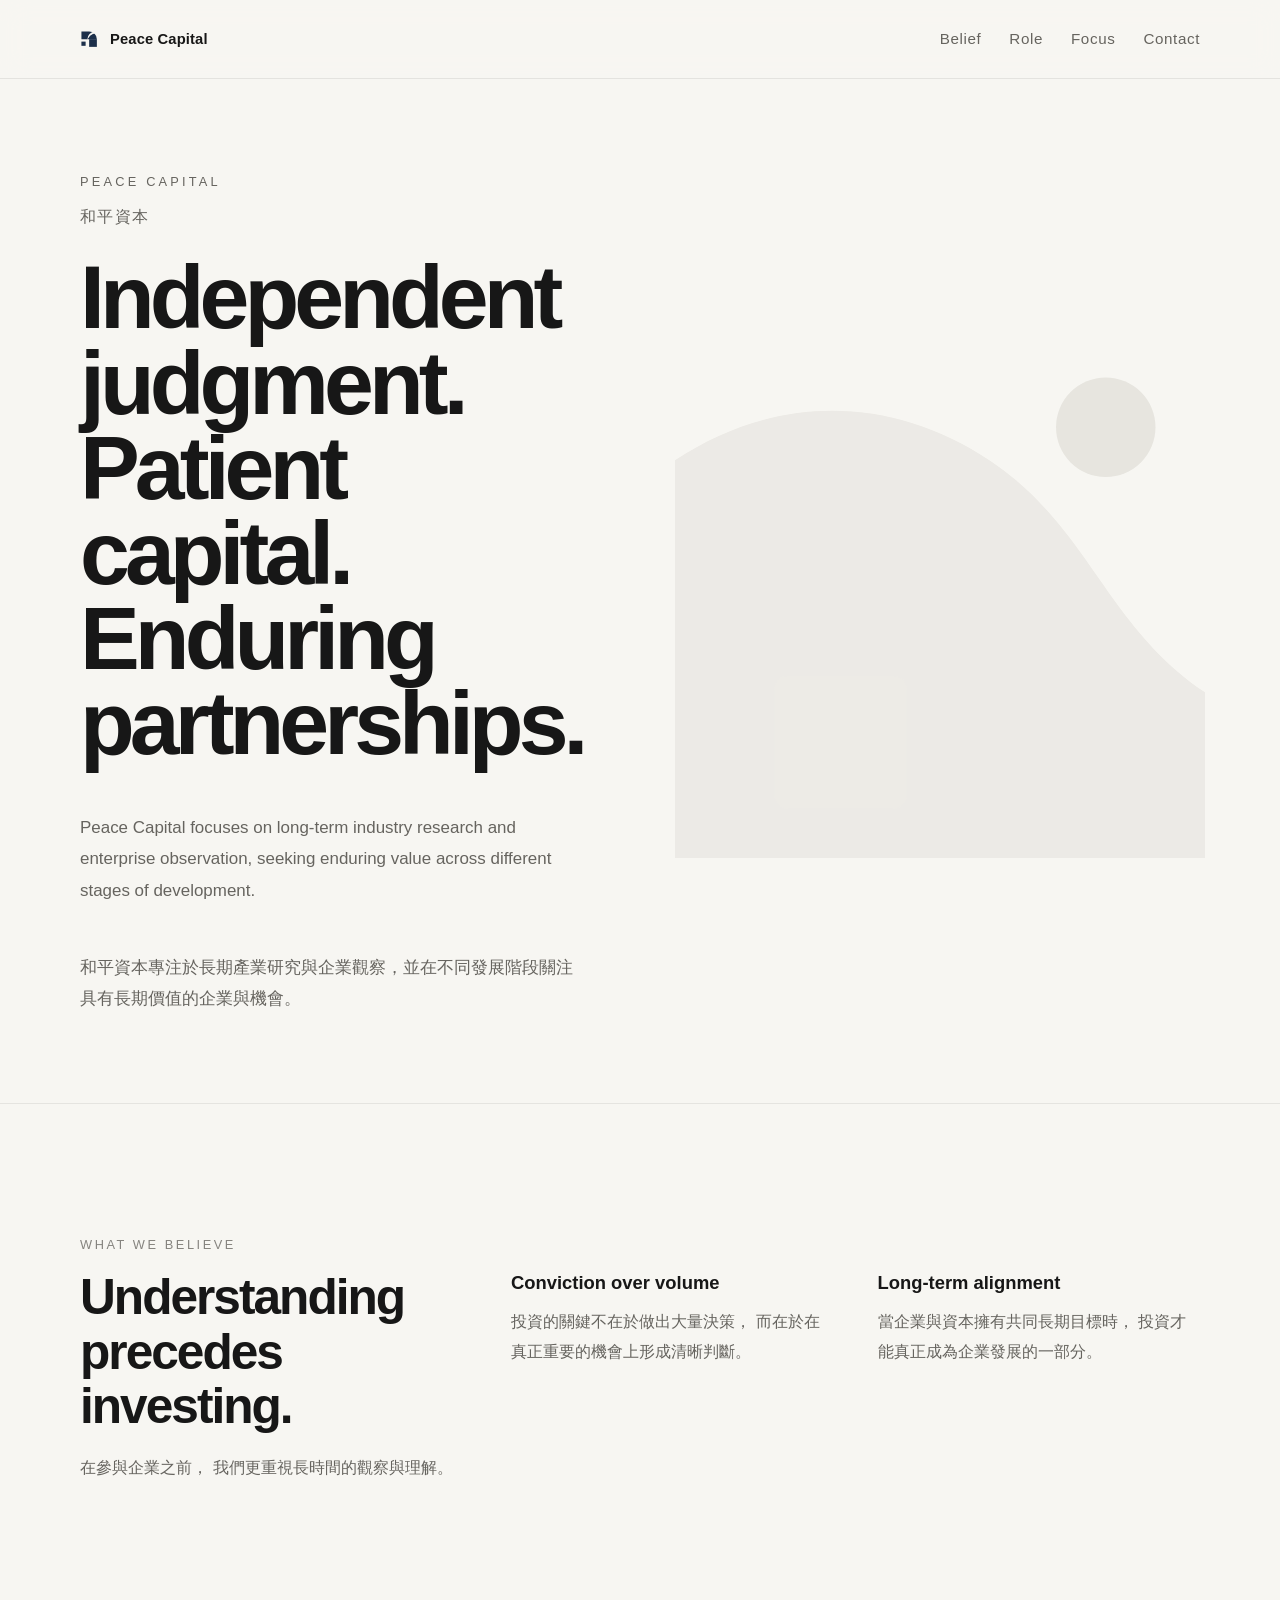
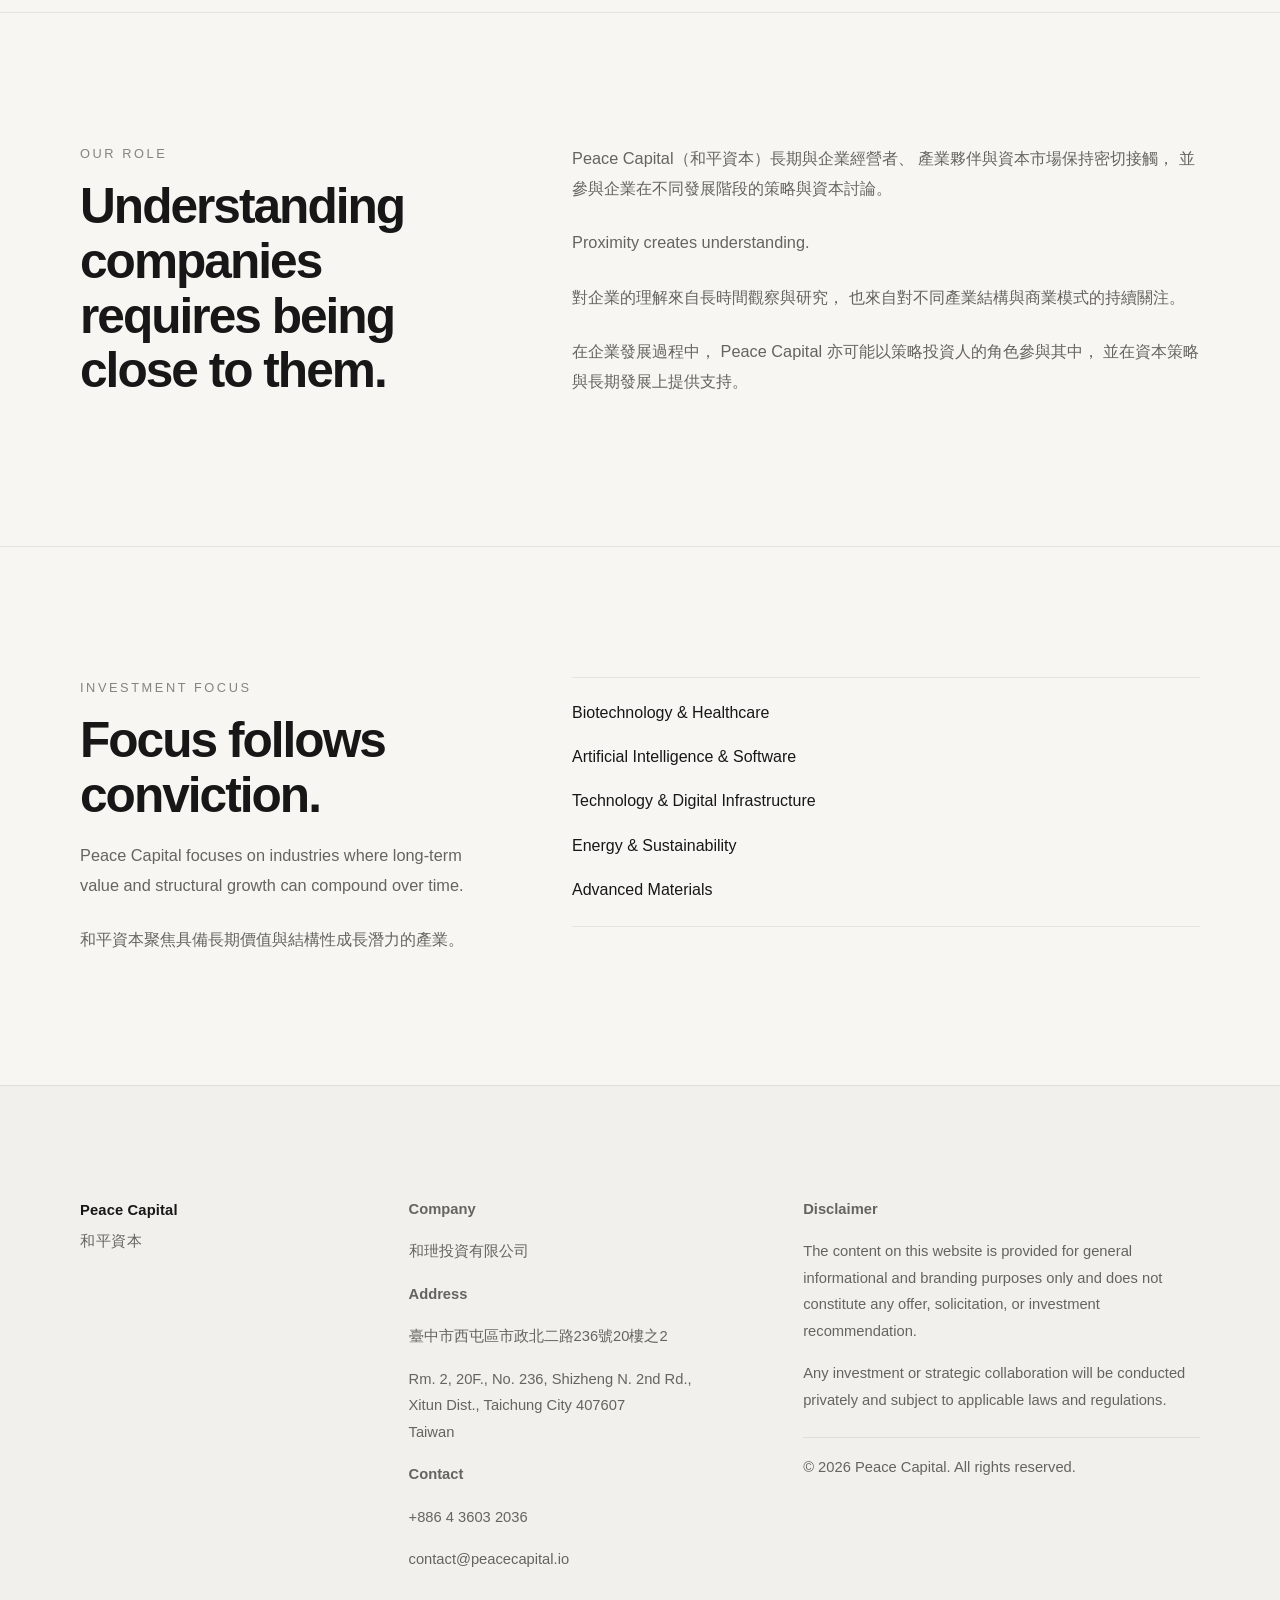
==== commit b2e9e749: "Update index.html section focus" ====
--- a/index.html
+++ b/index.html
@@ -16,7 +16,7 @@
   <!-- Open Graph -->
   <meta property="og:type" content="website">
   <meta property="og:title" content="Peace Capital | 和平資本">
-  <meta property="og:description" content="Independent judgment. Long-term capital. Enduring partnerships.">
+  <meta property="og:description" content="Independent judgment. Patient capital. Enduring partnerships.">
   <meta property="og:url" content="https://peacecapital.io/">
   <meta property="og:image" content="https://peacecapital.io/assets/img/og-image.png">
   <meta property="og:image:type" content="image/png">
@@ -27,7 +27,7 @@
   <!-- Twitter -->
   <meta name="twitter:card" content="summary_large_image">
   <meta name="twitter:title" content="Peace Capital | 和平資本">
-  <meta name="twitter:description" content="Independent judgment. Long-term capital. Enduring partnerships.">
+  <meta name="twitter:description" content="Independent judgment. Patient capital. Enduring partnerships.">
   <meta name="twitter:image" content="https://peacecapital.io/assets/img/og-image.png">
   <meta name="twitter:site" content="@peacecapital">
   <meta name="twitter:creator" content="@peacecapital">
@@ -78,7 +78,7 @@
         <span class="brand-en">Peace Capital</span>
       </a>
 
-      <nav class="nav" aria-label="Primary Navigation">
+      <nav class="nav" aria-label="Primary Navigation" role="navigation">
         <a href="#approach">Belief</a>
         <a href="#role">Role</a>
         <a href="#focus">Focus</a>
@@ -88,26 +88,32 @@
   </header>
 
   <main>
-    <section class="hero hero-split" id="top" aria-label="Peace Capital">
+    <section class="hero hero-split" id="top" aria-labelledby="hero-title">
       <div class="container hero-grid">
         <div class="hero-copy-block">
-          <p class="hero-label">PEACE CAPITAL</p>
-          <p class="hero-name-zh">和平資本</p>
-
-          <h1 class="hero-title">
+          <div class="hero-kicker">
+            <p class="hero-label">PEACE CAPITAL</p>
+            <p class="hero-name-zh">和平資本</p>
+          </div>
+
+          <h1 id="hero-title" class="hero-title">
             Independent judgment.<br>
-            Long-term capital.<br>
+            Patient capital.<br>
             Enduring partnerships.
           </h1>
 
           <p class="hero-description">
-            Peace Capital（和平資本）專注於長期產業研究與企業觀察，
-            並在不同發展階段關注具有長期價值的企業與機會。
+            Peace Capital focuses on long-term industry research and enterprise observation,
+            seeking enduring value across different stages of development.
           </p>
+
+          <p class="hero-description hero-description-zh">
+            和平資本專注於長期產業研究與企業觀察，並在不同發展階段關注具有長期價值的企業與機會。
+          </p>
         </div>
 
         <div class="hero-panel" aria-hidden="true">
-          <img src="/assets/visual/peace-panel.svg" alt="">
+          <img src="/assets/visual/peace-panel.svg" alt="Peace Capital abstract brand panel">
         </div>
       </div>
     </section>
@@ -186,13 +192,18 @@
           <div class="split-heading">
             <p class="section-label">Investment Focus</p>
             <h2 class="section-title">
-              Sector focus reflects judgment as much as opportunity.
+              Focus follows conviction.
             </h2>
 
             <p class="section-text">
-              Peace Capital（和平資本）聚焦具長期價值的企業與產業，
-              並以商業品質、競爭優勢與長期發展條件作為判斷基礎。
-            </p>
+              Peace Capital focuses on industries where
+              long-term value and structural growth
+              can compound over time.
+            </p>
+
+              <p class="section-text">
+              和平資本聚焦具備長期價值與結構性成長潛力的產業。
+              </p>
           </div>
 
           <div class="split-body">
@@ -212,7 +223,7 @@
   <footer class="footer" id="contact" aria-label="Contact Information">
     <div class="footer-container">
       <div class="footer-brand">
-        <div class="brand-en">Peace Capital</div>
+        <strong class="brand-en">Peace Capital</strong>
         <div class="brand-zh">和平資本</div>
       </div>
 
--- a/assets/css/style.css
+++ b/assets/css/style.css
@@ -106,34 +106,13 @@
   flex-shrink: 0;
 }
 
-.brand-textline {
-  display: inline-flex;
-  align-items: center;
-  gap: 10px;
-  min-width: 0;
-  line-height: 1;
-}
-
 .brand-en {
   font-size: 0.92rem;
   font-weight: 600;
   letter-spacing: 0.01em;
   color: var(--text);
   text-transform: none;
-}
-
-.brand-divider {
-  font-size: 0.82rem;
   line-height: 1;
-  opacity: 0.35;
-  color: var(--muted);
-}
-
-.brand-zh {
-  font-size: 0.92rem;
-  font-weight: 500;
-  letter-spacing: 0.04em;
-  color: var(--muted);
 }
 
 .nav {
@@ -171,7 +150,7 @@
 
 .hero-grid {
   display: grid;
-  grid-template-columns: minmax(0, 1fr) minmax(360px, 480px);
+  grid-template-columns: minmax(0, 1fr) minmax(340px, 520px);
   gap: 72px;
   align-items: center;
 }
@@ -184,6 +163,13 @@
   font-size: 0.8rem;
   letter-spacing: 0.25em;
   text-transform: uppercase;
+  color: var(--muted);
+  margin-bottom: 10px;
+}
+
+.hero-name-zh {
+  font-size: 1rem;
+  letter-spacing: 0.08em;
   color: var(--muted);
   margin-bottom: 24px;
 }
@@ -206,13 +192,15 @@
 
 .hero-panel {
   width: 100%;
+  max-width: 540px;
+  margin-left: auto;
 }
 
 .hero-panel img {
   width: 100%;
-  border-radius: 24px;
-  opacity: 0.94;
-  box-shadow: 0 20px 60px rgba(23, 23, 23, 0.04);
+  opacity: 0.92;
+  transform: scale(1.02);
+  transform-origin: center;
 }
 
 /* ===================== */
@@ -361,6 +349,7 @@
   font-size: 0.94rem;
   letter-spacing: 0.04em;
   margin-top: 4px;
+  color: var(--muted);
 }
 
 .footer-title {
@@ -470,41 +459,30 @@
 
   .brand-lockup {
     gap: 10px;
-    align-items: flex-start;
+    align-items: center;
   }
 
   .brand-symbol {
     width: 16px;
     height: 16px;
-    margin-top: 1px;
-  }
-
-  .brand-textline {
-    gap: 8px;
+  }
+
+  .brand-en {
+    font-size: 0.82rem;
+    letter-spacing: 0.01em;
+  }
+
+  .nav {
+    gap: 12px;
+    justify-content: flex-end;
     flex-wrap: wrap;
-  }
-
-  .brand-en {
-    font-size: 0.78rem;
-    letter-spacing: 0.01em;
-  }
-
-  .brand-divider {
-    display: none;
-  }
-
-  .brand-zh {
-    font-size: 0.82rem;
-    letter-spacing: 0.04em;
-  }
-
-  .nav {
-    gap: 16px;
-    justify-content: flex-end;
+    row-gap: 6px;
+    max-width: 180px;
   }
 
   .nav a {
-    font-size: 0.88rem;
+    font-size: 0.8rem;
+    letter-spacing: 0.03em;
   }
 
   .hero {
@@ -515,6 +493,11 @@
   .section-label {
     font-size: 0.74rem;
     letter-spacing: 0.18em;
+  }
+
+  .hero-name-zh {
+    font-size: 0.9rem;
+    margin-bottom: 16px;
   }
 
   .hero-title {
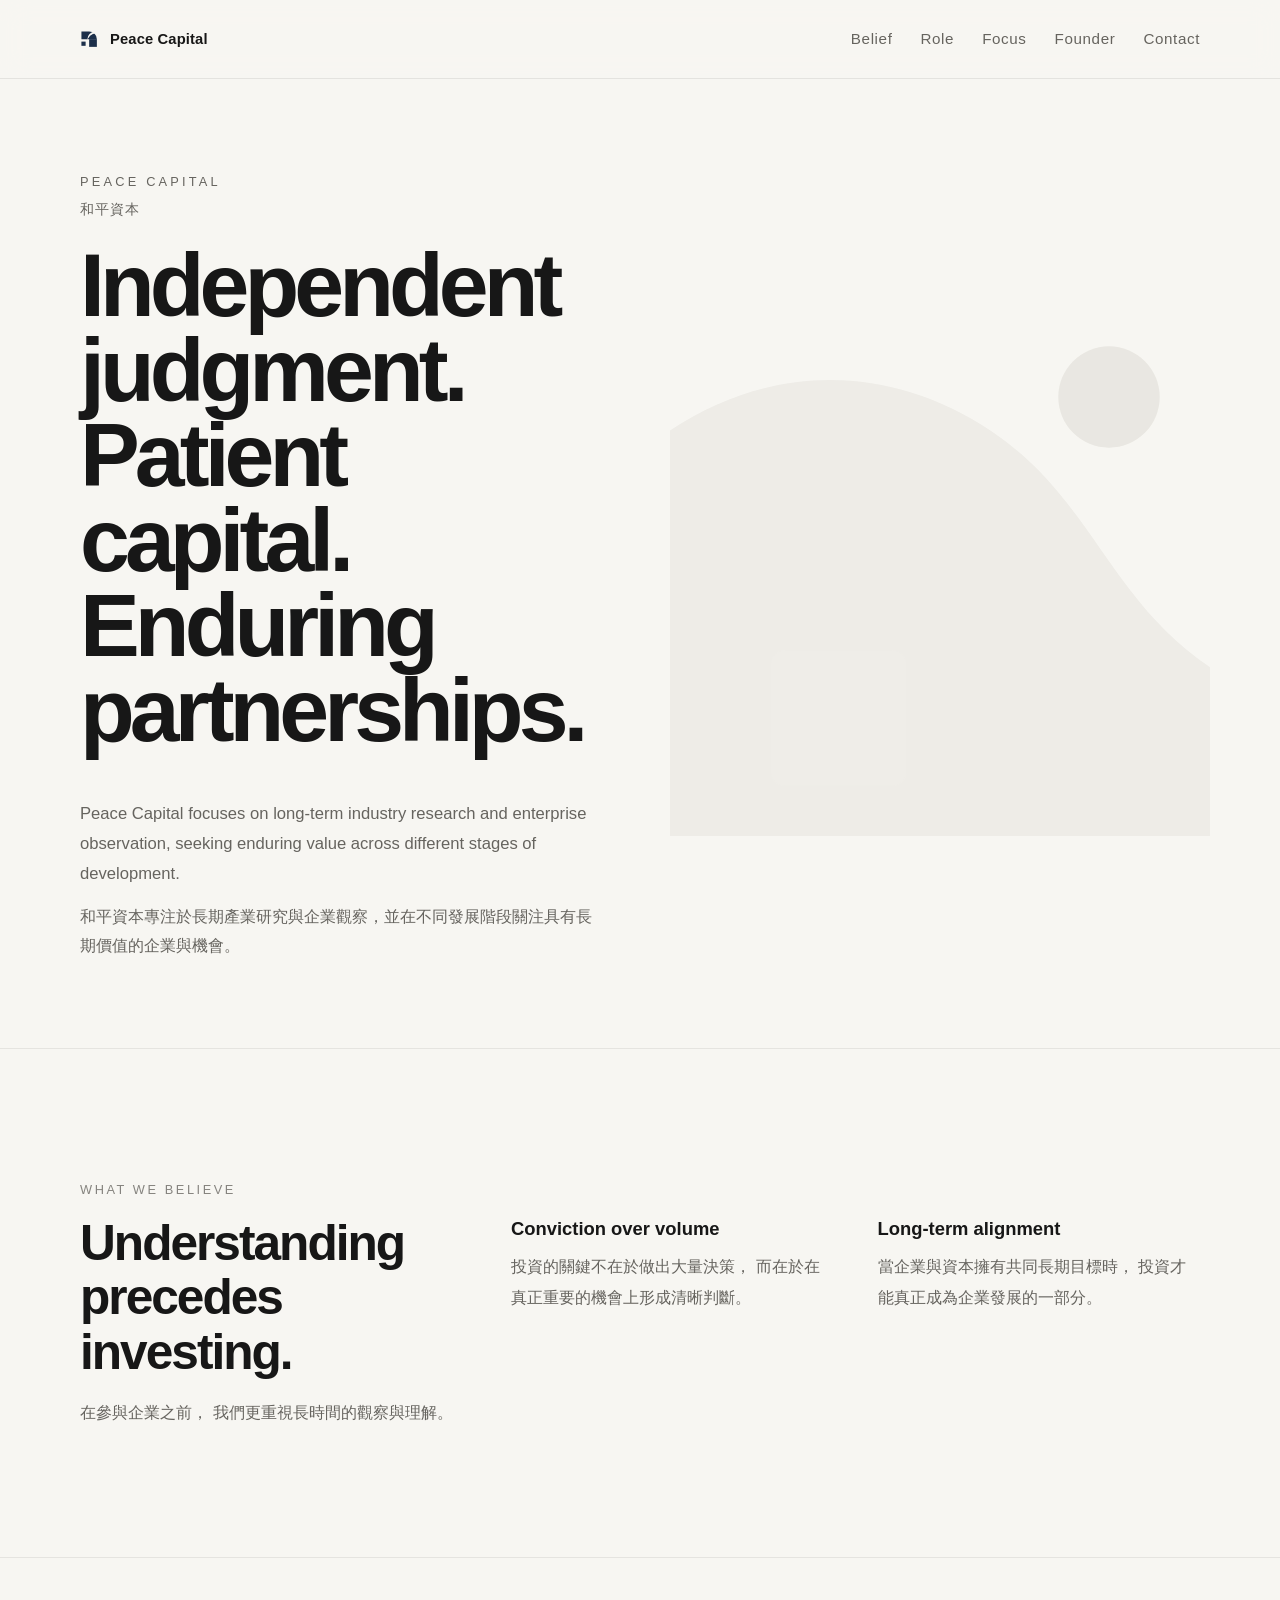
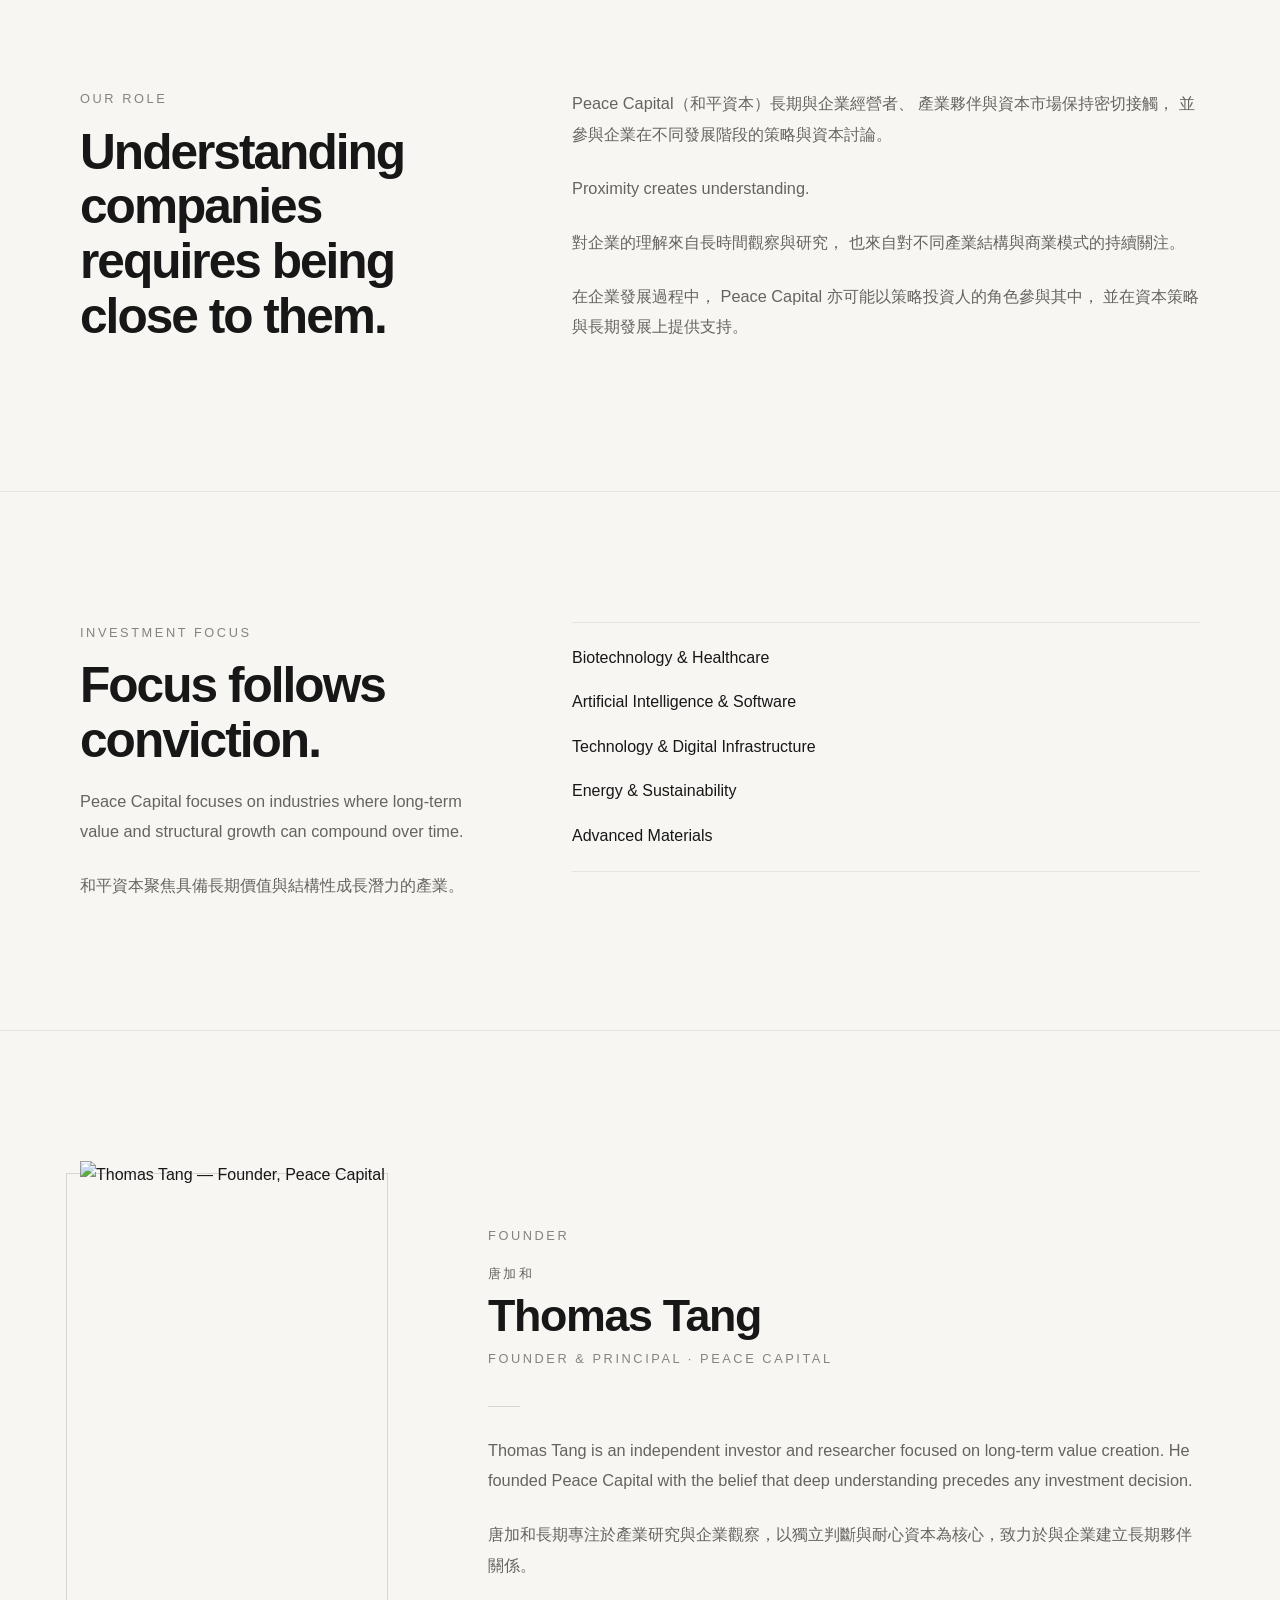
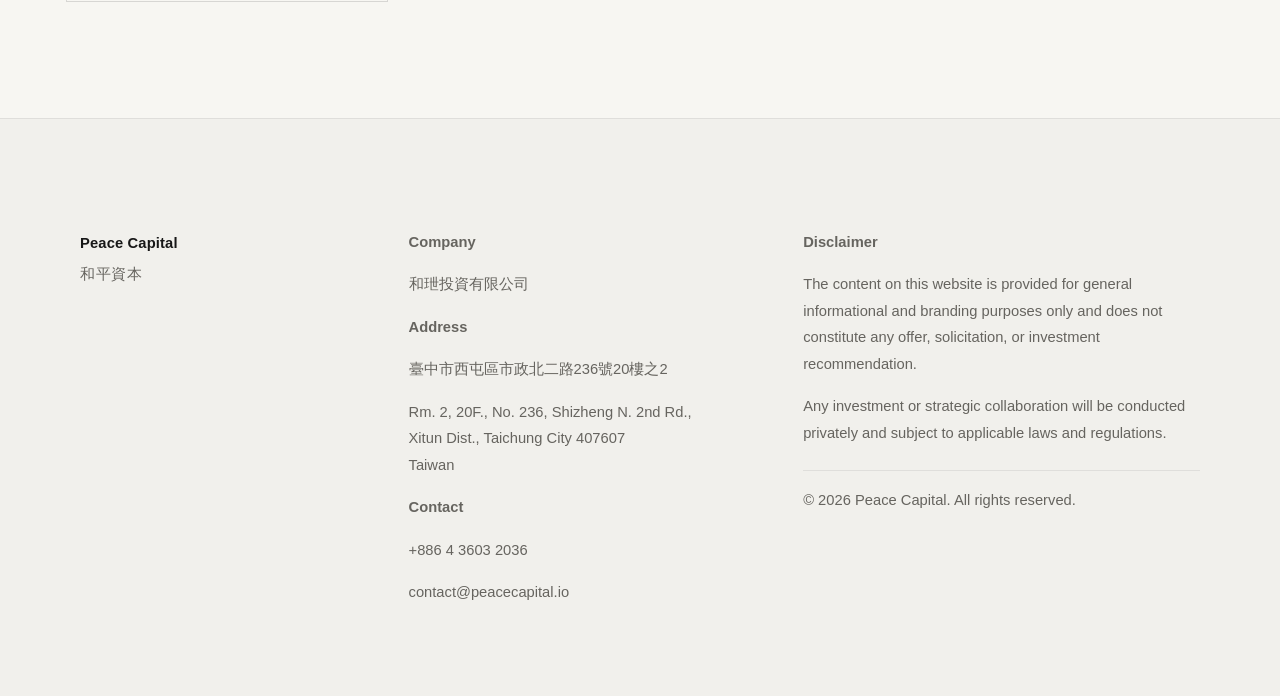
==== commit 4f400e24: "Implement founder section styles in CSS and remove outdated about and applications HTML files" ====
--- a/index.html
+++ b/index.html
@@ -82,6 +82,7 @@
         <a href="#approach">Belief</a>
         <a href="#role">Role</a>
         <a href="#focus">Focus</a>
+        <a href="#founder">Founder</a>
         <a href="#contact">Contact</a>
       </nav>
     </div>
@@ -215,6 +216,37 @@
               <li>Advanced Materials</li>
             </ul>
           </div>
+        </div>
+      </div>
+    </section>
+    <section class="section" id="founder" aria-label="Founder">
+      <div class="container founder-grid">
+        <div class="founder-photo-wrap">
+          <img
+            src="/assets/founder/thomas-tang.png"
+            alt="Thomas Tang — Founder, Peace Capital"
+            class="founder-photo"
+          >
+        </div>
+
+        <div class="founder-text">
+          <p class="section-label">Founder</p>
+
+          <p class="founder-name-zh">唐加和</p>
+          <h2 class="founder-name-en">Thomas Tang</h2>
+          <p class="founder-role">Founder &amp; Principal · Peace Capital</p>
+
+          <div class="founder-divider"></div>
+
+          <p class="section-text">
+            Thomas Tang is an independent investor and researcher focused on long-term
+            value creation. He founded Peace Capital with the belief that deep
+            understanding precedes any investment decision.
+          </p>
+
+          <p class="section-text founder-bio-zh">
+            唐加和長期專注於產業研究與企業觀察，以獨立判斷與耐心資本為核心，致力於與企業建立長期夥伴關係。
+          </p>
         </div>
       </div>
     </section>
--- a/assets/css/style.css
+++ b/assets/css/style.css
@@ -159,19 +159,29 @@
   max-width: 680px;
 }
 
+.hero-kicker {
+  display: flex;
+  flex-direction: column;
+  align-items: flex-start;
+  gap: 8px;
+  margin-bottom: 24px;
+}
+
 .hero-label {
   font-size: 0.8rem;
   letter-spacing: 0.25em;
   text-transform: uppercase;
   color: var(--muted);
-  margin-bottom: 10px;
+  margin: 0;
 }
 
 .hero-name-zh {
-  font-size: 1rem;
+  font-size: 0.9rem;
+  font-weight: 500;
   letter-spacing: 0.08em;
-  color: var(--muted);
-  margin-bottom: 24px;
+  line-height: 1.2;
+  color: var(--muted);
+  margin: 0;
 }
 
 .hero-title {
@@ -184,23 +194,33 @@
 
 .hero-description {
   margin-top: 46px;
-  max-width: 500px;
-  font-size: 1.06rem;
-  line-height: 1.85;
-  color: var(--muted);
+  max-width: 520px;
+  font-size: 1.04rem;
+  line-height: 1.8;
+  color: var(--muted);
+}
+
+.hero-description-zh {
+  margin-top: 14px;
+  font-size: 0.98rem;
+  line-height: 1.82;
 }
 
 .hero-panel {
   width: 100%;
-  max-width: 540px;
+  max-width: 560px;
   margin-left: auto;
+  display: flex;
+  align-items: center;
+  justify-content: center;
 }
 
 .hero-panel img {
   width: 100%;
-  opacity: 0.92;
-  transform: scale(1.02);
+  opacity: 0.78;
+  transform: scale(1.04);
   transform-origin: center;
+  filter: saturate(0.92) blur(0.2px);
 }
 
 /* ===================== */
@@ -316,6 +336,99 @@
 }
 
 /* ===================== */
+/* founder */
+/* ===================== */
+
+.founder-grid {
+  display: grid;
+  grid-template-columns: minmax(220px, 320px) minmax(0, 1fr);
+  gap: 88px;
+  align-items: end;
+}
+
+.founder-photo-wrap {
+  position: relative;
+}
+
+.founder-photo-wrap::before {
+  content: '';
+  position: absolute;
+  bottom: -14px;
+  left: -14px;
+  width: 100%;
+  height: 100%;
+  border: 1px solid var(--line-strong);
+  z-index: 0;
+}
+
+.founder-photo {
+  position: relative;
+  z-index: 1;
+  width: 100%;
+  aspect-ratio: 3 / 4;
+  object-fit: cover;
+  object-position: top center;
+  filter: grayscale(6%);
+}
+
+.founder-text {
+  padding-bottom: 8px;
+}
+
+.founder-name-zh {
+  font-size: 0.84rem;
+  letter-spacing: 0.18em;
+  color: var(--muted);
+  margin-bottom: 6px;
+}
+
+.founder-name-en {
+  font-size: clamp(2rem, 3.5vw, 2.8rem);
+  font-weight: 560;
+  letter-spacing: -0.03em;
+  line-height: 1.08;
+  margin-bottom: 8px;
+}
+
+.founder-role {
+  font-size: 0.8rem;
+  letter-spacing: 0.2em;
+  text-transform: uppercase;
+  color: var(--muted);
+  opacity: 0.78;
+  margin-bottom: 36px;
+}
+
+.founder-divider {
+  width: 32px;
+  height: 1px;
+  background: var(--line-strong);
+  margin-bottom: 28px;
+}
+
+.founder-bio-zh {
+  margin-top: 0;
+}
+
+@media (max-width: 1080px) {
+  .founder-grid {
+    grid-template-columns: minmax(180px, 260px) minmax(0, 1fr);
+    gap: 56px;
+  }
+}
+
+@media (max-width: 640px) {
+  .founder-grid {
+    grid-template-columns: 1fr;
+    gap: 36px;
+  }
+
+  .founder-photo-wrap {
+    max-width: 240px;
+  }
+}
+
+/* ===================== */
 /* footer */
 /* ===================== */
 
@@ -489,6 +602,11 @@
     padding: 68px 0 54px;
   }
 
+  .hero-kicker {
+    gap: 6px;
+    margin-bottom: 18px;
+  }
+
   .hero-label,
   .section-label {
     font-size: 0.74rem;
@@ -496,8 +614,8 @@
   }
 
   .hero-name-zh {
-    font-size: 0.9rem;
-    margin-bottom: 16px;
+    font-size: 0.84rem;
+    letter-spacing: 0.06em;
   }
 
   .hero-title {
@@ -513,6 +631,12 @@
     max-width: 100%;
   }
 
+  .hero-description-zh {
+    margin-top: 12px;
+    font-size: 0.92rem;
+    line-height: 1.8;
+  }
+
   .section {
     padding: 76px 0;
   }
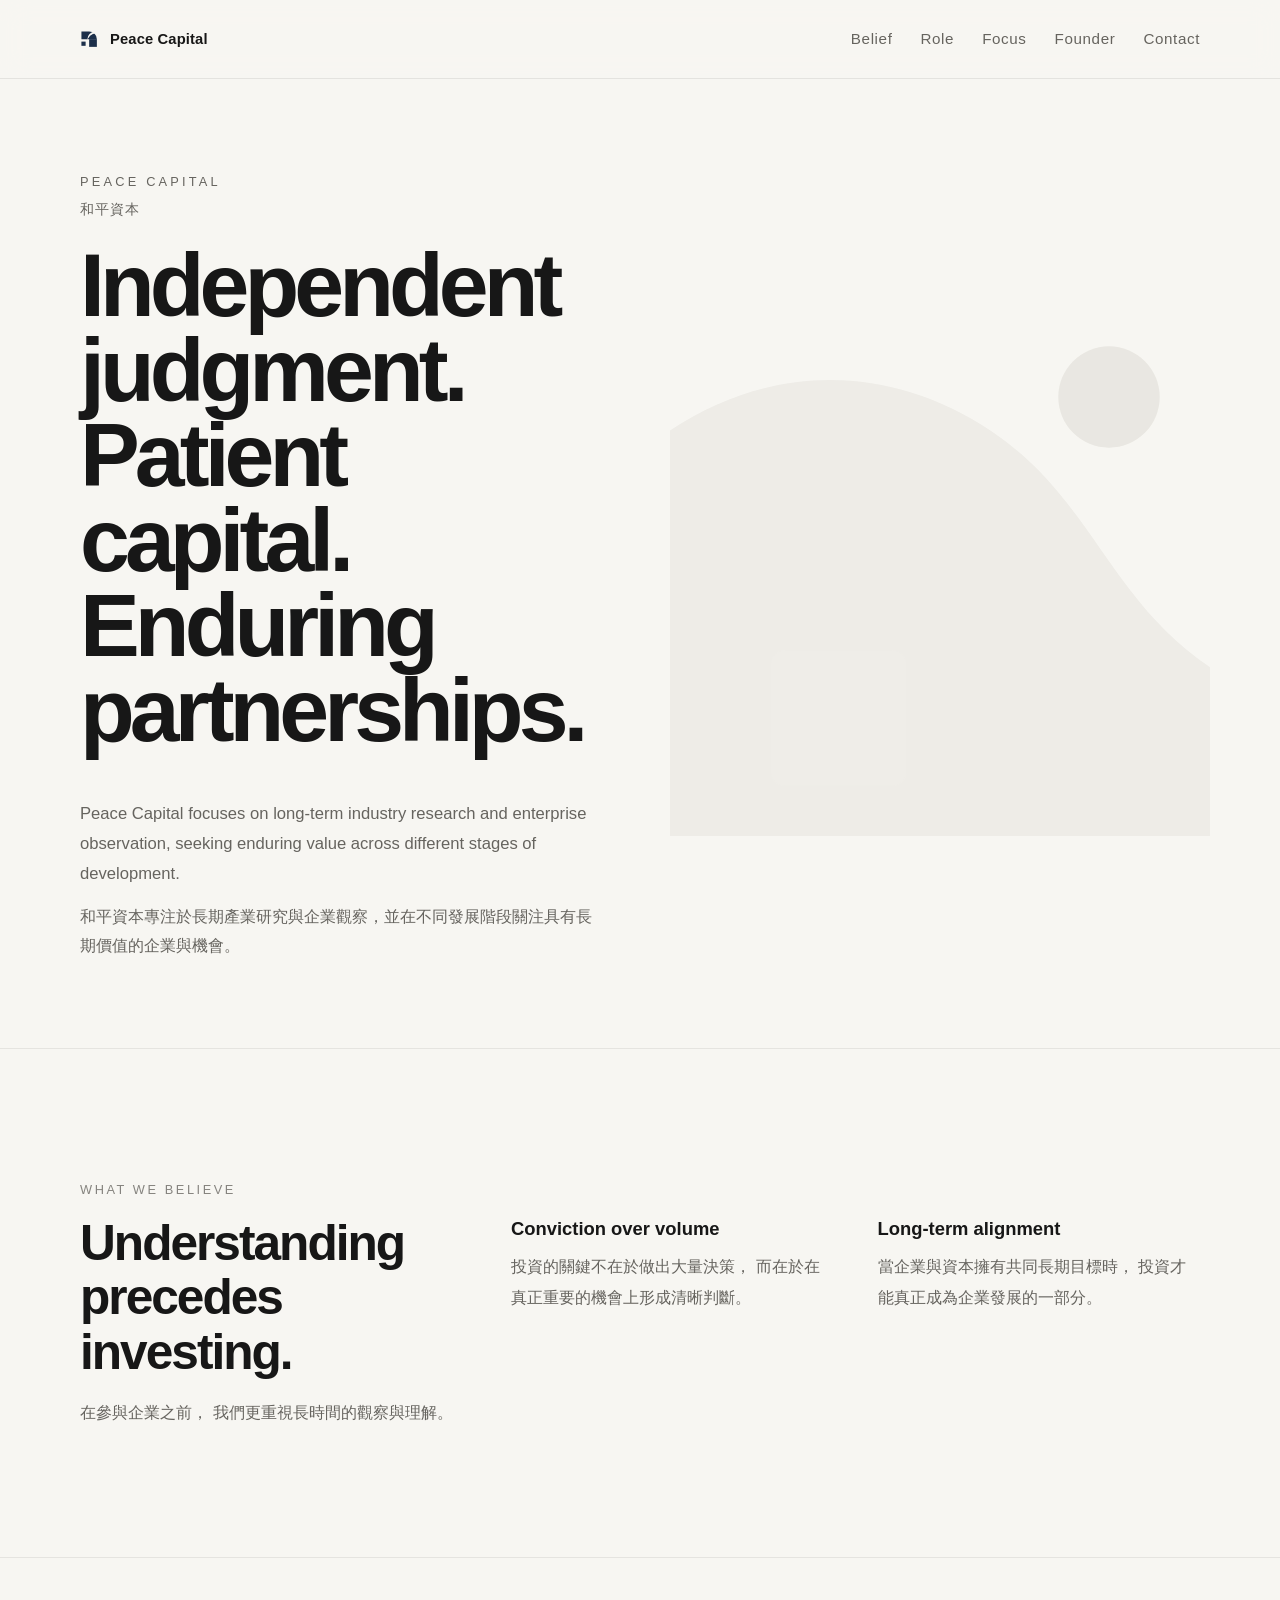
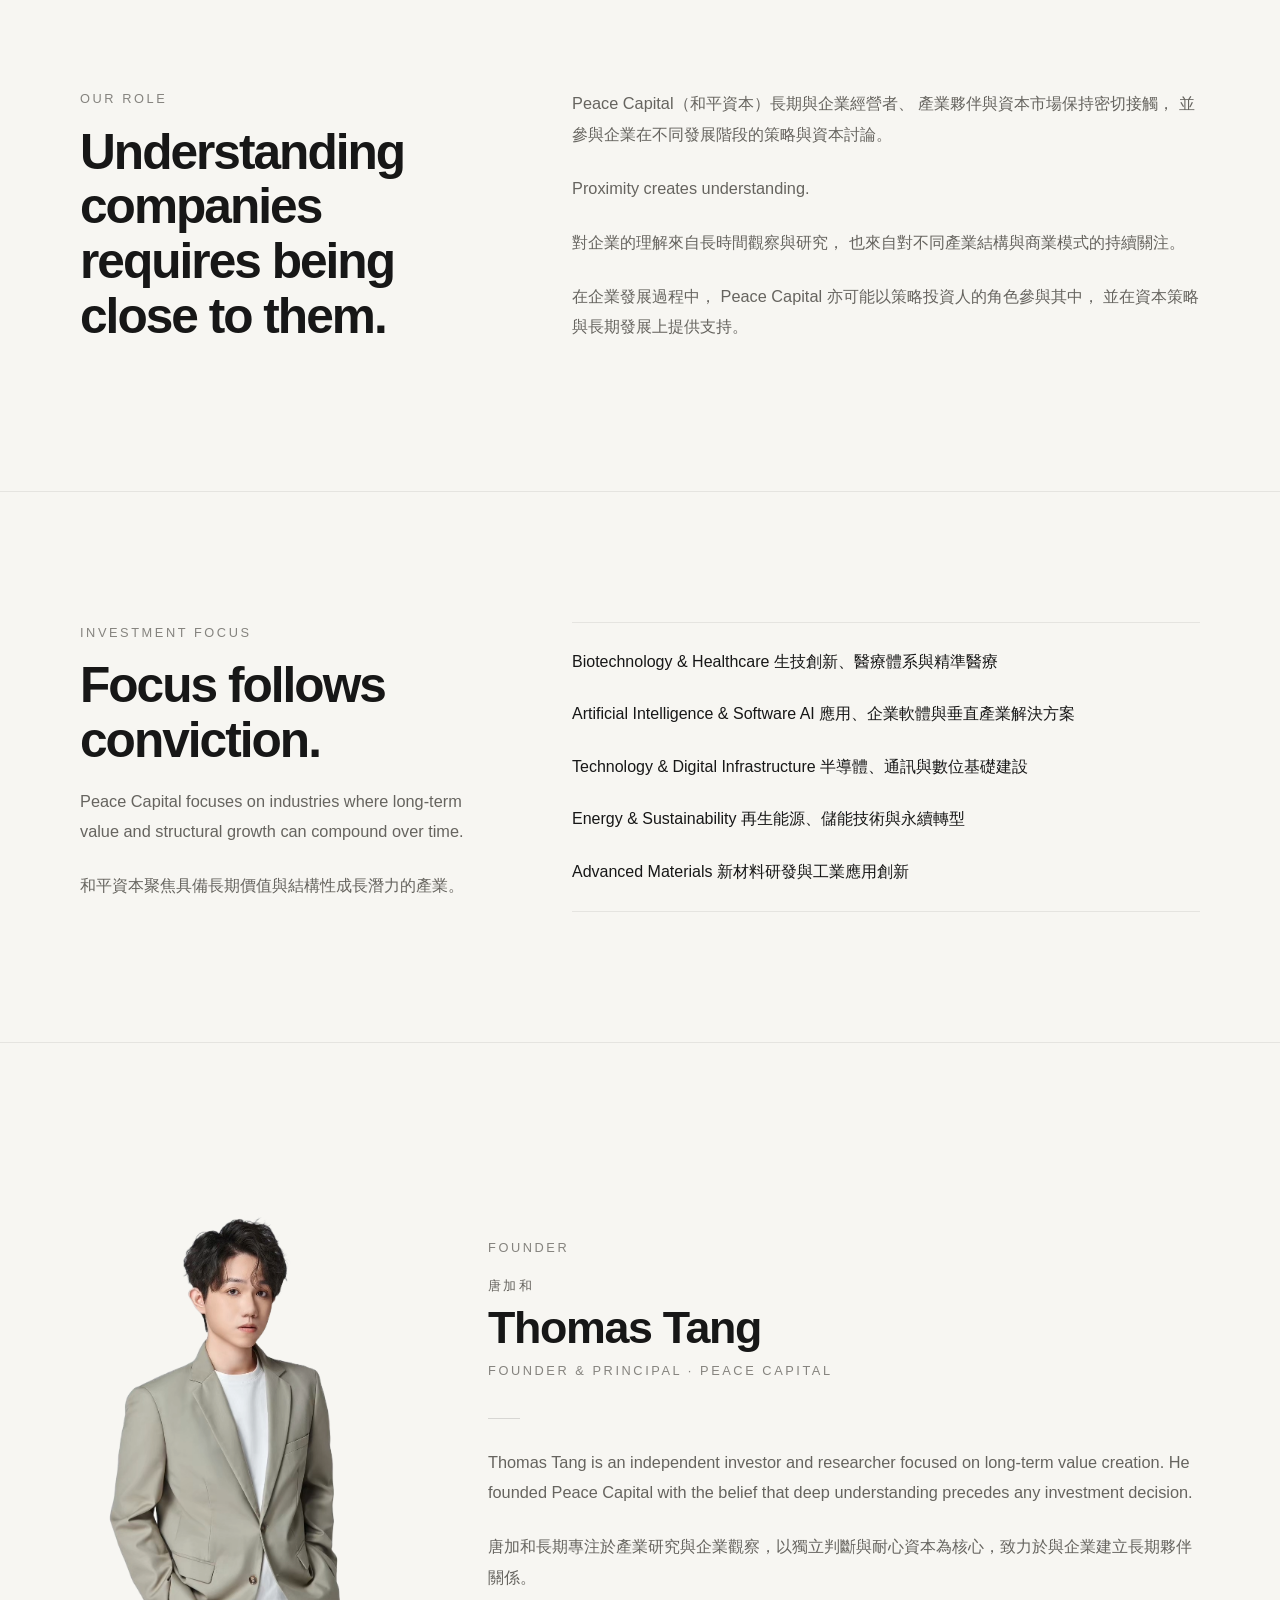
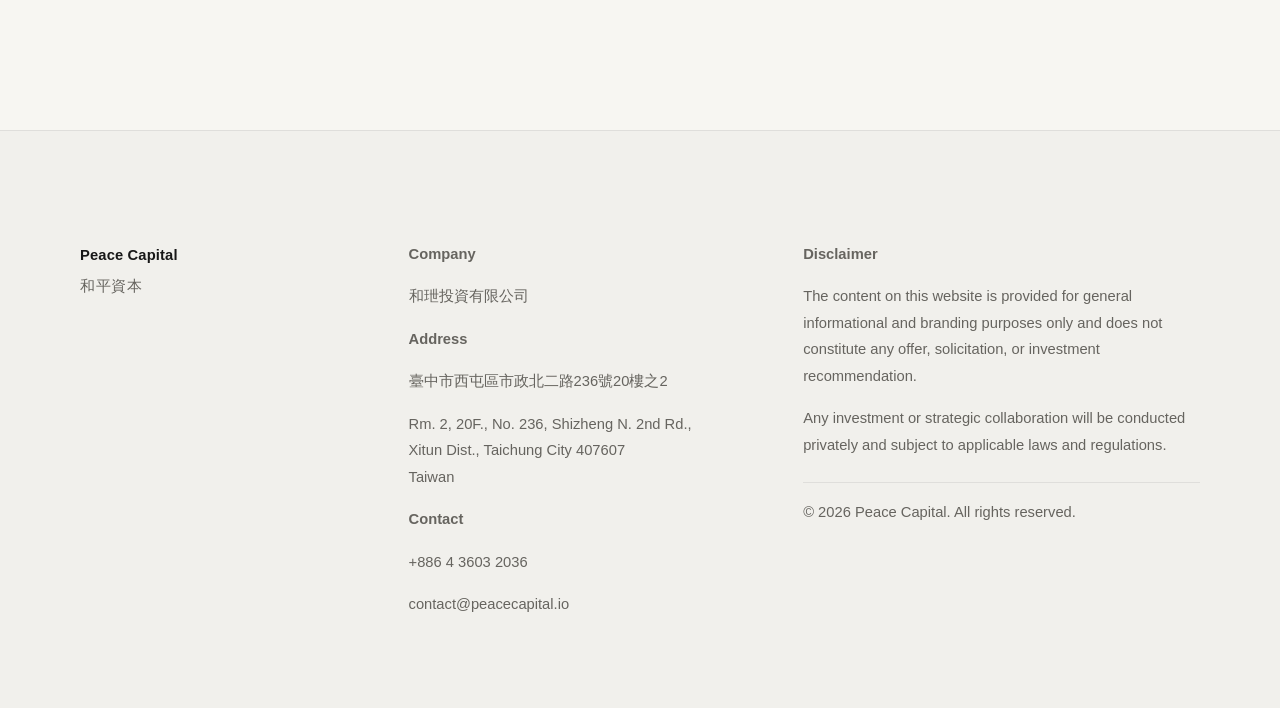
==== commit 97d0efa6: "Merge pull request #2 from tangchiaho/content-commit-review-8763d Refactor CSS for founder section a" ====
--- a/index.html
+++ b/index.html
@@ -23,14 +23,9 @@
   <meta property="og:image:width" content="1200">
   <meta property="og:image:height" content="630">
   <meta property="og:site_name" content="Peace Capital">
-
-  <!-- Twitter -->
-  <meta name="twitter:card" content="summary_large_image">
-  <meta name="twitter:title" content="Peace Capital | 和平資本">
-  <meta name="twitter:description" content="Independent judgment. Patient capital. Enduring partnerships.">
-  <meta name="twitter:image" content="https://peacecapital.io/assets/img/og-image.png">
-  <meta name="twitter:site" content="@peacecapital">
-  <meta name="twitter:creator" content="@peacecapital">
+  <meta property="og:locale" content="zh_TW">
+  <meta property="og:locale:alternate" content="en_US">
+
 
   <!-- Icons -->
   <link rel="icon" type="image/svg+xml" href="/favicon.svg">
@@ -209,11 +204,26 @@
 
           <div class="split-body">
             <ul class="focus-list">
-              <li>Biotechnology &amp; Healthcare</li>
-              <li>Artificial Intelligence &amp; Software</li>
-              <li>Technology &amp; Digital Infrastructure</li>
-              <li>Energy &amp; Sustainability</li>
-              <li>Advanced Materials</li>
+              <li>
+                <span class="focus-name">Biotechnology &amp; Healthcare</span>
+                <span class="focus-desc">生技創新、醫療體系與精準醫療</span>
+              </li>
+              <li>
+                <span class="focus-name">Artificial Intelligence &amp; Software</span>
+                <span class="focus-desc">AI 應用、企業軟體與垂直產業解決方案</span>
+              </li>
+              <li>
+                <span class="focus-name">Technology &amp; Digital Infrastructure</span>
+                <span class="focus-desc">半導體、通訊與數位基礎建設</span>
+              </li>
+              <li>
+                <span class="focus-name">Energy &amp; Sustainability</span>
+                <span class="focus-desc">再生能源、儲能技術與永續轉型</span>
+              </li>
+              <li>
+                <span class="focus-name">Advanced Materials</span>
+                <span class="focus-desc">新材料研發與工業應用創新</span>
+              </li>
             </ul>
           </div>
         </div>
@@ -272,8 +282,8 @@
         </p>
 
         <p class="footer-title">Contact</p>
-        <p>+886 4 3603 2036</p>
-        <p>contact@peacecapital.io</p>
+        <p><a href="tel:+886436032036">+886 4 3603 2036</a></p>
+        <p><a href="mailto:contact@peacecapital.io">contact@peacecapital.io</a></p>
       </div>
 
       <div class="footer-legal">
--- a/assets/css/style.css
+++ b/assets/css/style.css
@@ -127,10 +127,26 @@
   letter-spacing: 0.04em;
   color: var(--muted);
   transition: color 0.2s ease;
+  position: relative;
+}
+
+.nav a::after {
+  content: '';
+  position: absolute;
+  bottom: -3px;
+  left: 0;
+  width: 0;
+  height: 1px;
+  background: var(--text);
+  transition: width 0.25s ease;
 }
 
 .nav a:hover {
   color: var(--text);
+}
+
+.nav a:hover::after {
+  width: 100%;
 }
 
 /* ===================== */
@@ -333,6 +349,13 @@
   font-size: 1rem;
   line-height: 1.65;
   color: var(--text);
+  padding: 4px 0;
+  transition: letter-spacing 0.2s ease, color 0.2s ease;
+}
+
+.focus-list li:hover {
+  letter-spacing: 0.02em;
+  color: var(--muted);
 }
 
 /* ===================== */
@@ -351,14 +374,7 @@
 }
 
 .founder-photo-wrap::before {
-  content: '';
-  position: absolute;
-  bottom: -14px;
-  left: -14px;
-  width: 100%;
-  height: 100%;
-  border: 1px solid var(--line-strong);
-  z-index: 0;
+  display: none;
 }
 
 .founder-photo {
@@ -481,6 +497,18 @@
   word-break: break-word;
 }
 
+.footer-info a {
+  color: var(--muted);
+  text-decoration: none;
+  border-bottom: 1px solid transparent;
+  transition: border-color 0.2s, color 0.2s;
+}
+
+.footer-info a:hover {
+  color: var(--text);
+  border-bottom-color: var(--line-strong);
+}
+
 .footer-info p:last-child,
 .footer-legal p:last-child {
   margin-bottom: 0;
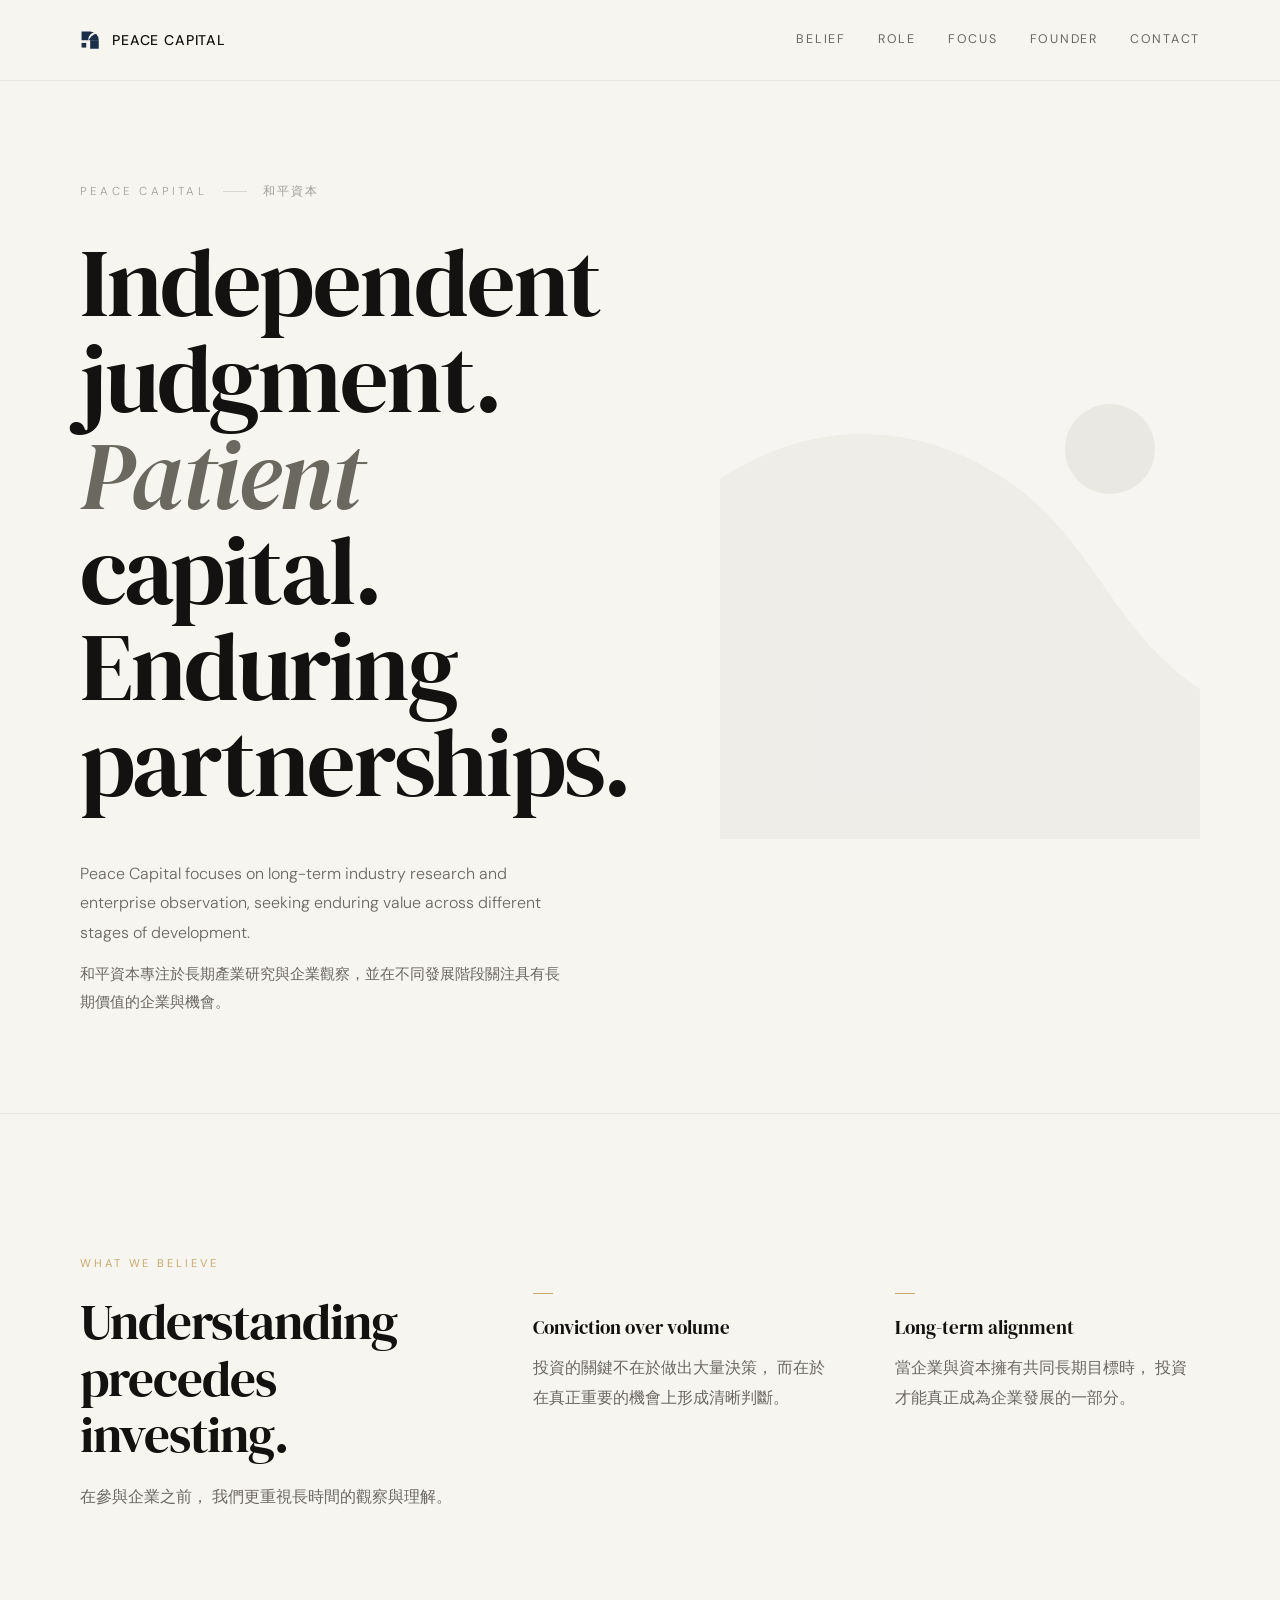
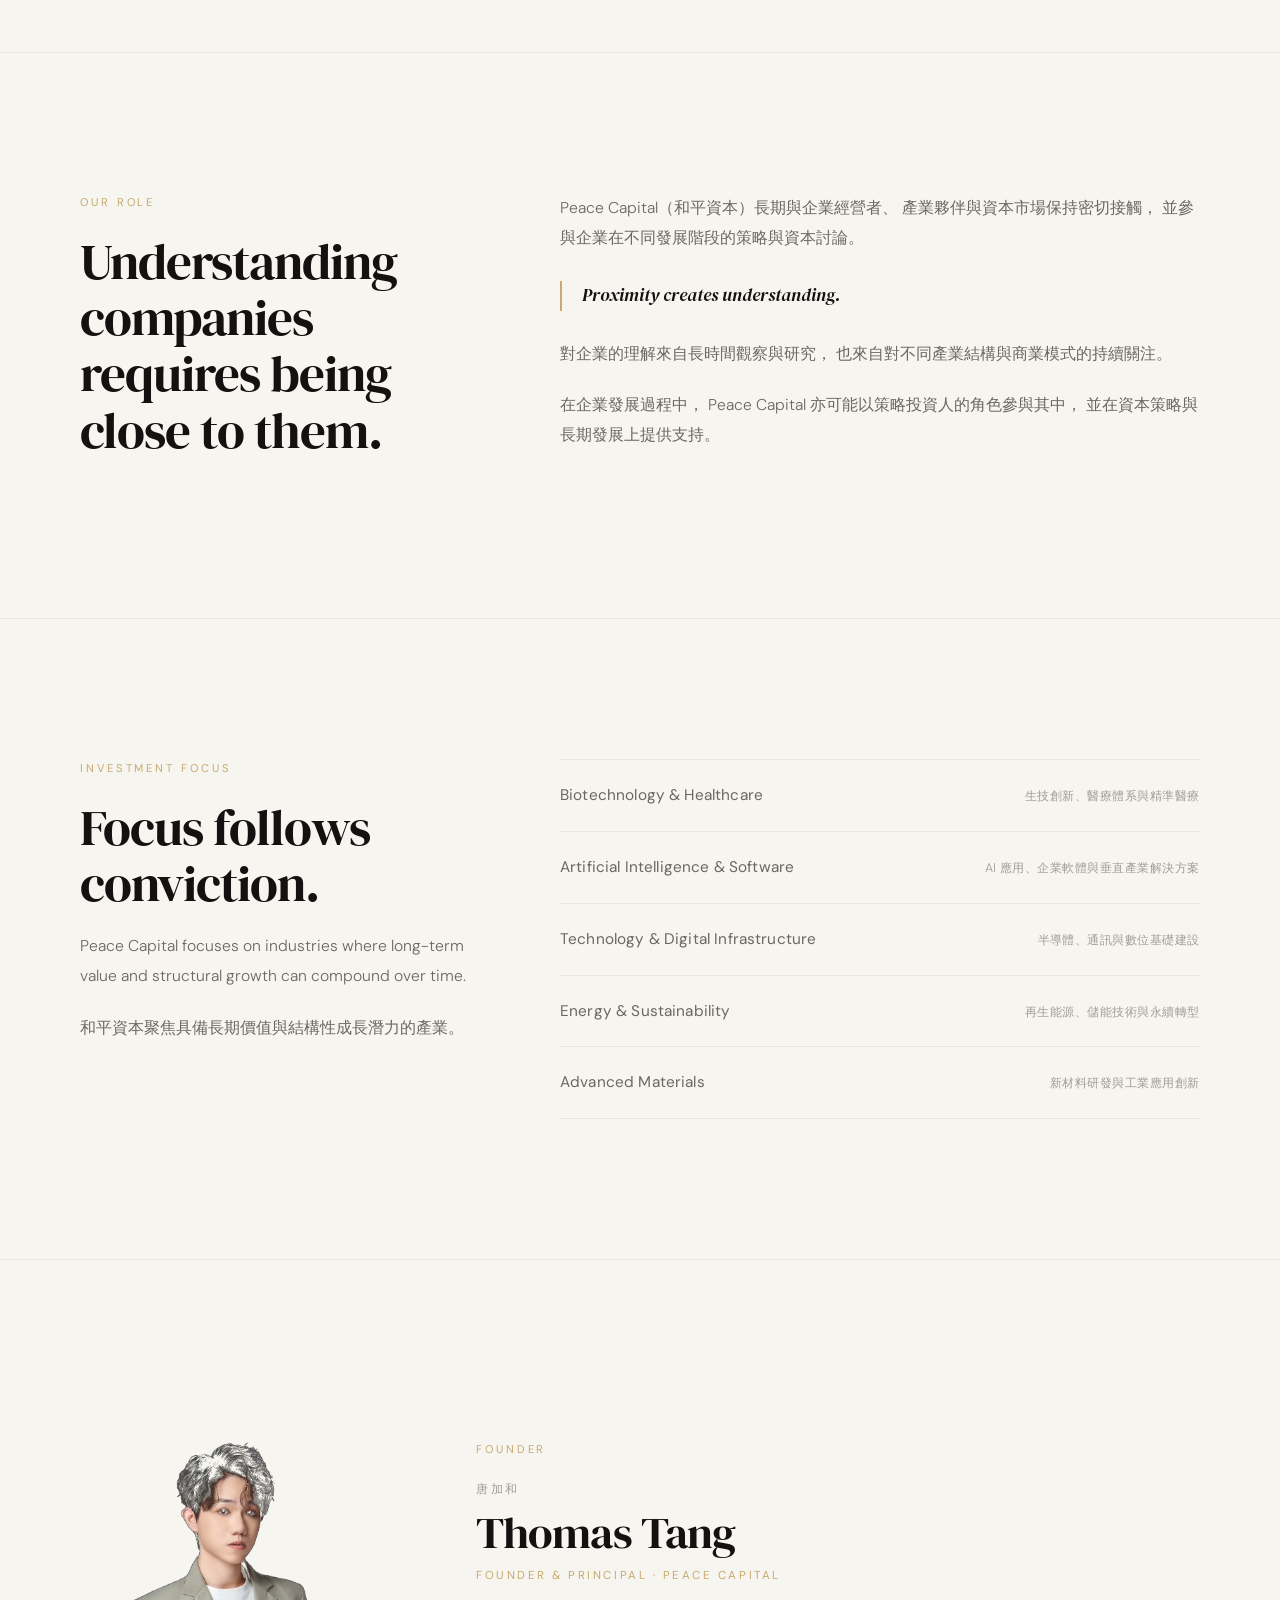
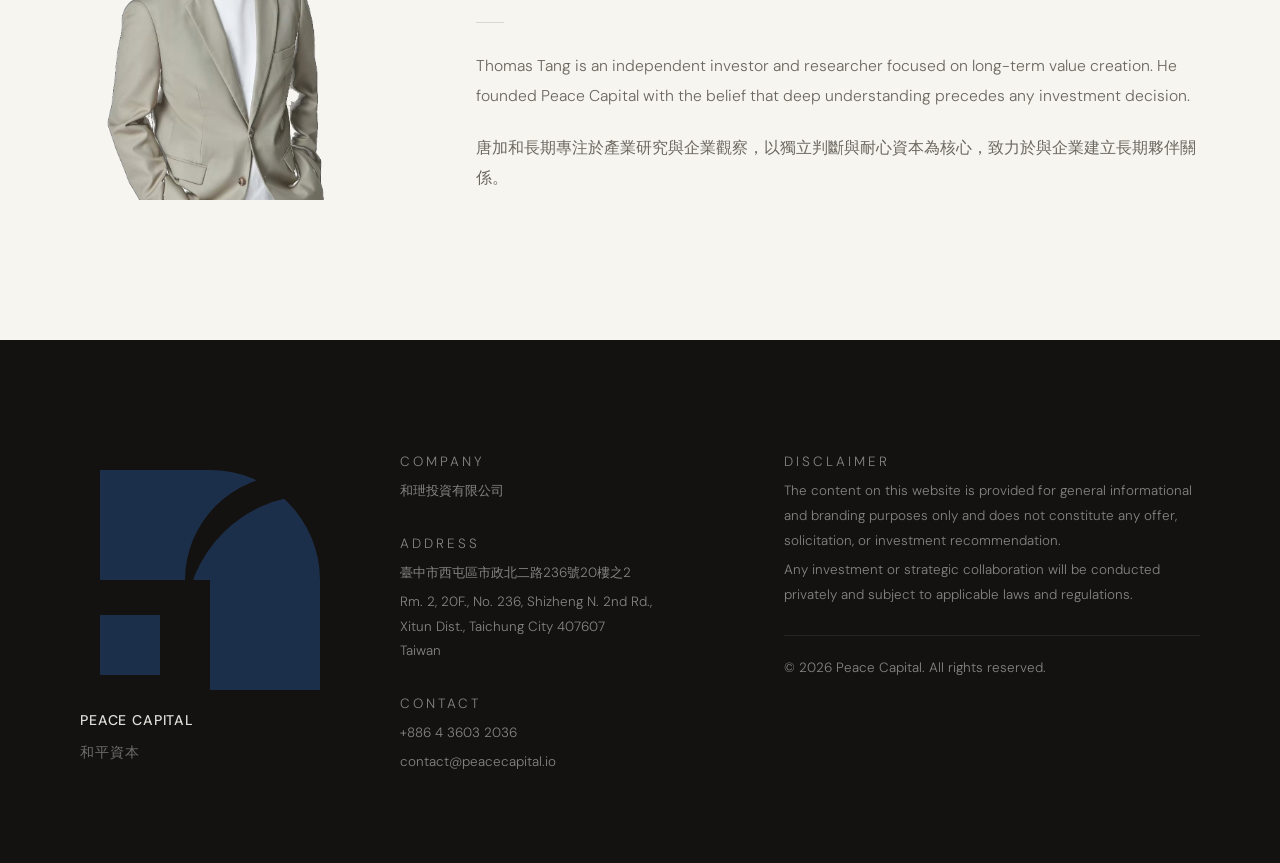
==== commit b54c7bba: "Enhance founder section styles and optimize related HTML structure" ====
--- a/index.html
+++ b/index.html
@@ -88,13 +88,14 @@
       <div class="container hero-grid">
         <div class="hero-copy-block">
           <div class="hero-kicker">
-            <p class="hero-label">PEACE CAPITAL</p>
+            <p class="hero-label">Peace Capital</p>
+            <div class="hero-kicker-divider"></div>
             <p class="hero-name-zh">和平資本</p>
           </div>
 
           <h1 id="hero-title" class="hero-title">
             Independent judgment.<br>
-            Patient capital.<br>
+            <em>Patient</em> capital.<br>
             Enduring partnerships.
           </h1>
 
@@ -128,6 +129,7 @@
           </div>
 
           <div class="approach-item">
+            <div class="approach-item-rule"></div>
             <h3 class="approach-title">Conviction over volume</h3>
             <p class="section-text">
               投資的關鍵不在於做出大量決策，
@@ -136,6 +138,7 @@
           </div>
 
           <div class="approach-item">
+            <div class="approach-item-rule"></div>
             <h3 class="approach-title">Long-term alignment</h3>
             <p class="section-text">
               當企業與資本擁有共同長期目標時，
@@ -163,7 +166,7 @@
               並參與企業在不同發展階段的策略與資本討論。
             </p>
 
-            <p class="section-text">
+            <p class="section-text-accent">
               Proximity creates understanding.
             </p>
 
@@ -265,6 +268,7 @@
   <footer class="footer" id="contact" aria-label="Contact Information">
     <div class="footer-container">
       <div class="footer-brand">
+        <img src="/assets/logo/peace-capital-symbol.svg" alt="" class="footer-brand-symbol">
         <strong class="brand-en">Peace Capital</strong>
         <div class="brand-zh">和平資本</div>
       </div>
--- a/assets/css/style.css
+++ b/assets/css/style.css
@@ -1,230 +1,204 @@
+@import url('https://fonts.googleapis.com/css2?family=DM+Serif+Display:ital@0;1&family=DM+Sans:ital,opsz,wght@0,9..40,300;0,9..40,400;0,9..40,500;1,9..40,300&display=swap');
+
 :root {
-  --bg: #f7f6f2;
-  --bg-soft: #f1f0ec;
-  --text: #171717;
-  --muted: #66645f;
-  --line: rgba(23, 23, 23, 0.08);
-  --line-strong: rgba(23, 23, 23, 0.14);
+  --bg:         #f6f5f0;
+  --bg-soft:    #efede7;
+  --bg-dark:    #141210;
+  --text:       #141210;
+  --muted:      #6b6860;
+  --muted-lt:   #a09d98;
+  --accent:     #c8a96e;
+  --line:       rgba(20, 18, 16, 0.07);
+  --line-strong:rgba(20, 18, 16, 0.13);
 
   --container: 1120px;
 
-  --font: -apple-system, BlinkMacSystemFont, "SF Pro Text", "Segoe UI",
-    "PingFang TC", "Noto Sans TC", sans-serif;
-
-  --hero-title: clamp(3.2rem, 7vw, 6.6rem);
-  --section-title: clamp(2rem, 4vw, 3.1rem);
-  --body: 1rem;
-  --small: 0.92rem;
-}
-
-/* ===================== */
-/* base */
-/* ===================== */
-
-* {
-  box-sizing: border-box;
-}
-
-html {
-  scroll-behavior: smooth;
-}
+  --font-serif: 'DM Serif Display', 'Georgia', serif;
+  --font-sans:  'DM Sans', 'PingFang TC', 'Noto Sans TC', sans-serif;
+
+  --hero-title:    clamp(3.4rem, 7.5vw, 7rem);
+  --section-title: clamp(2rem, 4vw, 3.2rem);
+}
+
+/* ── Reset ── */
+*, *::before, *::after { box-sizing: border-box; }
+
+html { scroll-behavior: smooth; }
 
 body {
   margin: 0;
   background: var(--bg);
   color: var(--text);
-  font-family: var(--font);
-  font-size: var(--body);
+  font-family: var(--font-sans);
+  font-size: 1rem;
+  font-weight: 300;
   line-height: 1.75;
   -webkit-font-smoothing: antialiased;
   text-rendering: optimizeLegibility;
 }
 
-p,
-h1,
-h2,
-h3,
-ul {
-  margin: 0;
-}
-
-a {
-  color: inherit;
-  text-decoration: none;
-}
-
-img {
-  max-width: 100%;
-  display: block;
-}
+p, h1, h2, h3, ul { margin: 0; }
+a { color: inherit; text-decoration: none; }
+img { max-width: 100%; display: block; }
 
 .container,
 .header-inner,
 .footer-container {
-  width: min(var(--container), calc(100% - 40px));
+  width: min(var(--container), calc(100% - 48px));
   margin: 0 auto;
 }
 
-/* ===================== */
-/* header */
-/* ===================== */
-
+/* ── Header ── */
 .header {
   position: sticky;
   top: 0;
   z-index: 100;
-  background: rgba(247, 246, 242, 0.88);
-  backdrop-filter: blur(14px);
-  -webkit-backdrop-filter: blur(14px);
+  background: rgba(246, 245, 240, 0.92);
+  backdrop-filter: blur(16px);
+  -webkit-backdrop-filter: blur(16px);
   border-bottom: 1px solid var(--line);
 }
 
 .header-inner {
-  min-height: 78px;
+  min-height: 80px;
   display: flex;
   align-items: center;
   justify-content: space-between;
-  gap: 28px;
-}
-
-.brand {
-  text-decoration: none;
-  color: inherit;
-}
+  gap: 32px;
+}
+
+.brand { text-decoration: none; color: inherit; }
 
 .brand-lockup {
   display: inline-flex;
   align-items: center;
   gap: 12px;
-  min-width: 0;
   flex-shrink: 0;
 }
 
-.brand-symbol {
-  width: 18px;
-  height: 18px;
-  flex-shrink: 0;
-}
+.brand-symbol { width: 20px; height: 20px; flex-shrink: 0; }
 
 .brand-en {
-  font-size: 0.92rem;
-  font-weight: 600;
-  letter-spacing: 0.01em;
+  font-family: var(--font-sans);
+  font-size: 0.88rem;
+  font-weight: 500;
+  letter-spacing: 0.06em;
   color: var(--text);
-  text-transform: none;
-  line-height: 1;
+  text-transform: uppercase;
 }
 
 .nav {
   display: flex;
   align-items: center;
-  gap: 28px;
-  flex-wrap: wrap;
+  gap: 32px;
 }
 
 .nav a {
-  font-size: 0.95rem;
-  letter-spacing: 0.04em;
+  font-family: var(--font-sans);
+  font-size: 0.78rem;
+  font-weight: 400;
+  letter-spacing: 0.14em;
+  text-transform: uppercase;
   color: var(--muted);
-  transition: color 0.2s ease;
+  transition: color 0.2s;
   position: relative;
 }
 
 .nav a::after {
   content: '';
   position: absolute;
-  bottom: -3px;
+  bottom: -2px;
   left: 0;
   width: 0;
   height: 1px;
-  background: var(--text);
+  background: var(--accent);
   transition: width 0.25s ease;
 }
 
-.nav a:hover {
-  color: var(--text);
-}
-
-.nav a:hover::after {
-  width: 100%;
-}
-
-/* ===================== */
-/* hero */
-/* ===================== */
-
+.nav a:hover { color: var(--text); }
+.nav a:hover::after { width: 100%; }
+
+/* ── Hero ── */
 .hero {
-  min-height: calc(100vh - 78px);
+  min-height: calc(100vh - 80px);
   display: flex;
   align-items: center;
-  padding: 92px 0 88px;
-}
-
-.hero-split .container {
-  max-width: 1200px;
-}
+  padding: 100px 0 96px;
+}
+
+.hero-split .container { max-width: 1200px; }
 
 .hero-grid {
   display: grid;
-  grid-template-columns: minmax(0, 1fr) minmax(340px, 520px);
-  gap: 72px;
-  align-items: center;
-}
-
-.hero-copy-block {
-  max-width: 680px;
-}
+  grid-template-columns: minmax(0, 1fr) minmax(320px, 480px);
+  gap: 80px;
+  align-items: center;
+}
+
+.hero-copy-block { max-width: 680px; }
 
 .hero-kicker {
   display: flex;
-  flex-direction: column;
-  align-items: flex-start;
-  gap: 8px;
-  margin-bottom: 24px;
+  align-items: center;
+  gap: 16px;
+  margin-bottom: 32px;
 }
 
 .hero-label {
-  font-size: 0.8rem;
-  letter-spacing: 0.25em;
-  text-transform: uppercase;
+  font-size: 0.72rem;
+  letter-spacing: 0.28em;
+  text-transform: uppercase;
+  color: var(--muted-lt);
+  margin: 0;
+}
+
+.hero-kicker-divider {
+  width: 24px;
+  height: 1px;
+  background: var(--line-strong);
+  flex-shrink: 0;
+}
+
+.hero-name-zh {
+  font-size: 0.78rem;
+  font-weight: 400;
+  letter-spacing: 0.16em;
+  color: var(--muted-lt);
+  margin: 0;
+}
+
+.hero-title {
+  font-family: var(--font-serif);
+  font-size: var(--hero-title);
+  font-weight: 400;
+  line-height: 1.0;
+  letter-spacing: -0.02em;
+  color: var(--text);
+}
+
+.hero-title em {
+  font-style: italic;
   color: var(--muted);
-  margin: 0;
-}
-
-.hero-name-zh {
-  font-size: 0.9rem;
-  font-weight: 500;
-  letter-spacing: 0.08em;
-  line-height: 1.2;
+}
+
+.hero-description {
+  margin-top: 48px;
+  max-width: 480px;
+  font-size: 1rem;
+  line-height: 1.85;
   color: var(--muted);
-  margin: 0;
-}
-
-.hero-title {
-  max-width: 680px;
-  font-size: var(--hero-title);
-  line-height: 0.95;
-  letter-spacing: -0.055em;
-  font-weight: 560;
-}
-
-.hero-description {
-  margin-top: 46px;
-  max-width: 520px;
-  font-size: 1.04rem;
-  line-height: 1.8;
-  color: var(--muted);
+  font-weight: 300;
 }
 
 .hero-description-zh {
-  margin-top: 14px;
-  font-size: 0.98rem;
-  line-height: 1.82;
+  margin-top: 12px;
+  font-size: 0.94rem;
+  line-height: 1.9;
 }
 
 .hero-panel {
   width: 100%;
-  max-width: 560px;
+  max-width: 500px;
   margin-left: auto;
   display: flex;
   align-items: center;
@@ -233,494 +207,310 @@
 
 .hero-panel img {
   width: 100%;
-  opacity: 0.78;
-  transform: scale(1.04);
-  transform-origin: center;
-  filter: saturate(0.92) blur(0.2px);
-}
-
-/* ===================== */
-/* sections */
-/* ===================== */
-
+  opacity: 0.72;
+  filter: saturate(0.88);
+}
+
+/* ── Sections ── */
 .section {
-  padding: 130px 0;
+  padding: 140px 0;
   border-top: 1px solid var(--line);
 }
 
-.section .container {
-  max-width: 1120px;
-}
+.section .container { max-width: 1120px; }
 
 .section-label {
-  font-size: 0.8rem;
-  letter-spacing: 0.2em;
-  text-transform: uppercase;
+  font-family: var(--font-sans);
+  font-size: 0.7rem;
+  letter-spacing: 0.26em;
+  text-transform: uppercase;
+  color: var(--accent);
+  margin-bottom: 20px;
+  font-weight: 400;
+}
+
+.section-title {
+  font-family: var(--font-serif);
+  font-size: var(--section-title);
+  font-weight: 400;
+  line-height: 1.1;
+  letter-spacing: -0.02em;
+  margin-bottom: 20px;
+}
+
+.section-title em { font-style: italic; color: var(--muted); }
+
+.section-text {
+  font-size: 0.98rem;
+  line-height: 1.9;
   color: var(--muted);
-  opacity: 0.78;
-  margin-bottom: 14px;
-}
-
-.section-title {
-  max-width: 860px;
-  font-size: var(--section-title);
-  line-height: 1.1;
-  letter-spacing: -0.04em;
-  font-weight: 560;
-  margin-bottom: 18px;
-}
-
-.section-text {
-  max-width: 760px;
-  font-size: 1.02rem;
-  line-height: 1.85;
-  color: var(--muted);
-  margin-bottom: 24px;
-}
-
-.section-text:last-child {
-  margin-bottom: 0;
-}
+  margin-bottom: 22px;
+  font-weight: 300;
+}
+
+.section-text:last-child { margin-bottom: 0; }
+
+/* ── Approach ── */
+.approach-grid {
+  display: grid;
+  grid-template-columns: 1.3fr 1fr 1fr;
+  gap: 56px;
+  align-items: start;
+}
+
+.approach-item .section-title,
+.approach-item .section-text { max-width: 100%; }
 
 .approach-title {
-  font-size: 1.15rem;
+  font-family: var(--font-serif);
+  font-size: 1.2rem;
+  font-weight: 400;
   line-height: 1.4;
-  font-weight: 560;
   color: var(--text);
-  margin-top: 40px;
-  margin-bottom: 10px;
-}
-
-/* ===================== */
-/* approach grid */
-/* ===================== */
-
-.approach-grid {
-  display: grid;
-  grid-template-columns: 1.2fr 1fr 1fr;
-  gap: 44px;
+  margin-bottom: 12px;
+}
+
+.approach-item-rule {
+  width: 20px;
+  height: 1px;
+  background: var(--accent);
+  margin-bottom: 20px;
+}
+
+/* ── Split sections ── */
+.split-section {
+  display: grid;
+  grid-template-columns: minmax(280px, 400px) minmax(0, 1fr);
+  gap: 80px;
   align-items: start;
 }
 
-.approach-item .section-title,
-.approach-item .section-text {
-  max-width: 100%;
-}
-
-.approach-item .approach-title {
-  margin-top: 0;
-}
-
-/* ===================== */
-/* split sections */
-/* ===================== */
-
-.split-section {
-  display: grid;
-  grid-template-columns: minmax(280px, 420px) minmax(0, 1fr);
-  gap: 72px;
-  align-items: start;
-}
-
 .split-heading .section-title,
-.split-heading .section-text {
-  max-width: 100%;
-}
-
-.split-body .section-text {
-  max-width: 720px;
-}
-
-/* ===================== */
-/* focus */
-/* ===================== */
-
+.split-heading .section-text { max-width: 100%; }
+
+.split-body .section-text { max-width: 680px; }
+
+.section-text-accent {
+  font-family: var(--font-serif);
+  font-size: 1.1rem;
+  font-style: italic;
+  color: var(--text);
+  border-left: 2px solid var(--accent);
+  padding-left: 20px;
+  margin: 28px 0;
+  line-height: 1.7;
+}
+
+/* ── Focus ── */
 .focus-list {
   list-style: none;
+  padding: 0;
+  margin: 0;
+  display: grid;
+  gap: 0;
+  border-top: 1px solid var(--line);
+}
+
+.focus-list li {
+  display: grid;
+  grid-template-columns: 1fr auto;
+  align-items: baseline;
+  gap: 24px;
   padding: 22px 0;
-  border-top: 1px solid var(--line);
   border-bottom: 1px solid var(--line);
-  display: grid;
-  gap: 18px;
-  max-width: 100%;
-}
-
-.focus-list li {
-  font-size: 1rem;
-  line-height: 1.65;
-  color: var(--text);
-  padding: 4px 0;
-  transition: letter-spacing 0.2s ease, color 0.2s ease;
-}
-
-.focus-list li:hover {
-  letter-spacing: 0.02em;
+  transition: background 0.15s;
+}
+
+.focus-list li:hover .focus-name { color: var(--text); }
+
+.focus-name {
+  font-family: var(--font-sans);
+  font-size: 0.96rem;
+  font-weight: 400;
   color: var(--muted);
-}
-
-/* ===================== */
-/* founder */
-/* ===================== */
-
+  letter-spacing: 0.01em;
+  transition: color 0.2s;
+}
+
+.focus-desc {
+  font-size: 0.78rem;
+  color: var(--muted-lt);
+  letter-spacing: 0.04em;
+  text-align: right;
+  white-space: nowrap;
+}
+
+/* ── Founder ── */
 .founder-grid {
   display: grid;
-  grid-template-columns: minmax(220px, 320px) minmax(0, 1fr);
-  gap: 88px;
+  grid-template-columns: minmax(220px, 300px) minmax(0, 1fr);
+  gap: 96px;
   align-items: end;
 }
 
-.founder-photo-wrap {
-  position: relative;
-}
-
-.founder-photo-wrap::before {
-  display: none;
-}
+.founder-photo-wrap { position: relative; }
 
 .founder-photo {
-  position: relative;
-  z-index: 1;
   width: 100%;
   aspect-ratio: 3 / 4;
   object-fit: cover;
   object-position: top center;
-  filter: grayscale(6%);
-}
-
-.founder-text {
-  padding-bottom: 8px;
-}
+  filter: grayscale(8%) contrast(1.02);
+}
+
+.founder-text { padding-bottom: 8px; }
 
 .founder-name-zh {
-  font-size: 0.84rem;
-  letter-spacing: 0.18em;
-  color: var(--muted);
-  margin-bottom: 6px;
+  font-size: 0.78rem;
+  letter-spacing: 0.22em;
+  color: var(--muted-lt);
+  margin-bottom: 8px;
+  font-weight: 400;
 }
 
 .founder-name-en {
+  font-family: var(--font-serif);
   font-size: clamp(2rem, 3.5vw, 2.8rem);
-  font-weight: 560;
-  letter-spacing: -0.03em;
-  line-height: 1.08;
-  margin-bottom: 8px;
+  font-weight: 400;
+  letter-spacing: -0.02em;
+  line-height: 1.05;
+  margin-bottom: 10px;
 }
 
 .founder-role {
-  font-size: 0.8rem;
-  letter-spacing: 0.2em;
-  text-transform: uppercase;
-  color: var(--muted);
-  opacity: 0.78;
+  font-size: 0.72rem;
+  letter-spacing: 0.22em;
+  text-transform: uppercase;
+  color: var(--accent);
   margin-bottom: 36px;
+  font-weight: 400;
 }
 
 .founder-divider {
-  width: 32px;
+  width: 28px;
   height: 1px;
   background: var(--line-strong);
   margin-bottom: 28px;
 }
 
-.founder-bio-zh {
-  margin-top: 0;
-}
-
-@media (max-width: 1080px) {
-  .founder-grid {
-    grid-template-columns: minmax(180px, 260px) minmax(0, 1fr);
-    gap: 56px;
-  }
-}
-
-@media (max-width: 640px) {
-  .founder-grid {
-    grid-template-columns: 1fr;
-    gap: 36px;
-  }
-
-  .founder-photo-wrap {
-    max-width: 240px;
-  }
-}
-
-/* ===================== */
-/* footer */
-/* ===================== */
-
+.founder-bio-zh { margin-top: 0; }
+
+/* ── Footer ── */
 .footer {
-  background: var(--bg-soft);
-  border-top: 1px solid var(--line);
-  padding: 110px 0 90px;
+  background: var(--bg-dark);
+  color: rgba(246, 245, 240, 0.9);
+  border-top: none;
+  padding: 110px 0 88px;
 }
 
 .footer-container {
   display: grid;
-  grid-template-columns: 0.8fr 1fr 1.2fr;
+  grid-template-columns: 0.8fr 1fr 1.3fr;
   gap: 64px;
   align-items: start;
 }
 
-.footer-brand,
-.footer-info,
-.footer-legal {
-  min-width: 0;
-}
-
 .footer-brand .brand-en {
-  font-size: 0.92rem;
-  font-weight: 600;
-  letter-spacing: 0.01em;
-  text-transform: none;
+  font-family: var(--font-sans);
+  font-size: 0.88rem;
+  font-weight: 500;
+  letter-spacing: 0.06em;
+  text-transform: uppercase;
+  color: rgba(246, 245, 240, 0.9);
 }
 
 .footer-brand .brand-zh {
-  font-size: 0.94rem;
-  letter-spacing: 0.04em;
-  margin-top: 4px;
-  color: var(--muted);
+  font-size: 0.88rem;
+  letter-spacing: 0.08em;
+  margin-top: 6px;
+  color: rgba(246, 245, 240, 0.4);
 }
 
 .footer-title {
-  font-size: 0.95rem;
-  font-weight: 600;
-  color: var(--text);
-  margin-bottom: 10px;
-}
+  font-size: 0.68rem;
+  font-weight: 400;
+  letter-spacing: 0.22em;
+  text-transform: uppercase;
+  color: var(--accent);
+  margin-bottom: 12px;
+  margin-top: 28px;
+}
+
+.footer-title:first-child { margin-top: 0; }
 
 .footer-info p,
 .footer-legal p {
-  font-size: var(--small);
-  color: var(--muted);
-  line-height: 1.8;
-  margin-bottom: 16px;
-  word-break: break-word;
-}
-
-.footer-info a {
-  color: var(--muted);
-  text-decoration: none;
-  border-bottom: 1px solid transparent;
-  transition: border-color 0.2s, color 0.2s;
-}
-
-.footer-info a:hover {
-  color: var(--text);
-  border-bottom-color: var(--line-strong);
+  font-size: 0.84rem;
+  color: rgba(246, 245, 240, 0.5);
+  line-height: 1.85;
+  margin-bottom: 4px;
+  font-weight: 300;
+}
+
+.footer-info a,
+.footer-legal a {
+  color: rgba(246, 245, 240, 0.5);
+  transition: color 0.2s;
+}
+
+.footer-info a:hover,
+.footer-legal a:hover {
+  color: rgba(246, 245, 240, 0.9);
 }
 
 .footer-info p:last-child,
-.footer-legal p:last-child {
-  margin-bottom: 0;
-}
+.footer-legal p:last-child { margin-bottom: 0; }
 
 .copyright {
-  margin-top: 24px;
-  padding-top: 16px;
-  border-top: 1px solid var(--line);
-}
-
-/* ===================== */
-/* responsive */
-/* ===================== */
-
+  margin-top: 28px;
+  padding-top: 20px;
+  border-top: 1px solid rgba(246, 245, 240, 0.08);
+  font-size: 0.78rem;
+  color: rgba(246, 245, 240, 0.3);
+}
+
+/* ── Responsive ── */
 @media (max-width: 1080px) {
-  .hero-grid {
+  .hero-grid { grid-template-columns: 1fr; gap: 48px; }
+  .hero-panel { display: none; }
+  .approach-grid { grid-template-columns: 1fr; gap: 40px; }
+  .split-section { grid-template-columns: 1fr; gap: 36px; }
+  .footer-container { grid-template-columns: 1fr 1fr; gap: 48px; }
+  .footer-legal { grid-column: 1 / -1; }
+}
+
+@media (max-width: 900px) {
+  .section { padding: 100px 0; }
+  .footer { padding: 88px 0 72px; }
+  .footer-container { grid-template-columns: 1fr; gap: 40px; }
+}
+
+@media (max-width: 640px) {
+  .container, .header-inner, .footer-container {
+    width: min(var(--container), calc(100% - 32px));
+  }
+
+  .header-inner { min-height: 68px; }
+  .brand-en { font-size: 0.78rem; }
+  .nav { gap: 16px; }
+  .nav a { font-size: 0.72rem; letter-spacing: 0.1em; }
+
+  .hero { padding: 72px 0 60px; min-height: auto; }
+  .hero-title { font-size: clamp(2.6rem, 11vw, 4.2rem); }
+  .hero-description { margin-top: 32px; font-size: 0.94rem; }
+
+  .section { padding: 80px 0; }
+  .section-title { font-size: clamp(1.7rem, 6vw, 2.4rem); }
+  .section-text { font-size: 0.94rem; }
+
+  .focus-list li {
     grid-template-columns: 1fr;
-    gap: 40px;
+    gap: 4px;
   }
-
-  .hero-copy-block {
-    max-width: 760px;
-  }
-
-  .hero-panel {
-    display: none;
-  }
-
-  .approach-grid {
-    grid-template-columns: 1fr;
-    gap: 34px;
-  }
-
-  .split-section {
-    grid-template-columns: 1fr;
-    gap: 32px;
-  }
-
-  .footer-container {
-    grid-template-columns: 1fr 1fr;
-    gap: 44px;
-  }
-
-  .footer-legal {
-    grid-column: 1 / -1;
-    max-width: 760px;
-  }
-}
-
-@media (max-width: 900px) {
-  .header-inner {
-    min-height: 72px;
-  }
-
-  .hero {
-    min-height: auto;
-    padding: 80px 0 72px;
-  }
-
-  .section {
-    padding: 96px 0;
-  }
-
-  .footer {
-    padding: 84px 0 72px;
-  }
-
-  .footer-container {
-    grid-template-columns: 1fr;
-    gap: 36px;
-  }
-}
-
-@media (max-width: 640px) {
-  .container,
-  .header-inner,
-  .footer-container {
-    width: min(var(--container), calc(100% - 28px));
-  }
-
-  .header-inner {
-    min-height: 68px;
-    gap: 18px;
-    align-items: flex-start;
-    padding-top: 14px;
-    padding-bottom: 14px;
-  }
-
-  .brand-lockup {
-    gap: 10px;
-    align-items: center;
-  }
-
-  .brand-symbol {
-    width: 16px;
-    height: 16px;
-  }
-
-  .brand-en {
-    font-size: 0.82rem;
-    letter-spacing: 0.01em;
-  }
-
-  .nav {
-    gap: 12px;
-    justify-content: flex-end;
-    flex-wrap: wrap;
-    row-gap: 6px;
-    max-width: 180px;
-  }
-
-  .nav a {
-    font-size: 0.8rem;
-    letter-spacing: 0.03em;
-  }
-
-  .hero {
-    padding: 68px 0 54px;
-  }
-
-  .hero-kicker {
-    gap: 6px;
-    margin-bottom: 18px;
-  }
-
-  .hero-label,
-  .section-label {
-    font-size: 0.74rem;
-    letter-spacing: 0.18em;
-  }
-
-  .hero-name-zh {
-    font-size: 0.84rem;
-    letter-spacing: 0.06em;
-  }
-
-  .hero-title {
-    font-size: clamp(2.4rem, 10vw, 4rem);
-    line-height: 0.97;
-    max-width: 100%;
-  }
-
-  .hero-description {
-    font-size: 0.98rem;
-    line-height: 1.8;
-    margin-top: 28px;
-    max-width: 100%;
-  }
-
-  .hero-description-zh {
-    margin-top: 12px;
-    font-size: 0.92rem;
-    line-height: 1.8;
-  }
-
-  .section {
-    padding: 76px 0;
-  }
-
-  .section-title {
-    font-size: clamp(1.6rem, 6vw, 2.4rem);
-    line-height: 1.12;
-    margin-bottom: 14px;
-  }
-
-  .section-text {
-    font-size: 0.98rem;
-    line-height: 1.8;
-    margin-bottom: 20px;
-  }
-
-  .approach-title {
-    font-size: 1.06rem;
-    margin-top: 32px;
-    margin-bottom: 8px;
-  }
-
-  .approach-grid {
-    gap: 28px;
-  }
-
-  .split-section {
-    gap: 24px;
-  }
-
-  .focus-list {
-    padding: 20px 0;
-    gap: 14px;
-  }
-
-  .focus-list li {
-    font-size: 0.98rem;
-  }
-
-  .footer {
-    padding: 72px 0 64px;
-  }
-
-  .footer-title {
-    font-size: 0.92rem;
-  }
-
-  .footer-info p,
-  .footer-legal p {
-    font-size: 0.92rem;
-    line-height: 1.75;
-    margin-bottom: 14px;
-  }
-
-  .copyright {
-    margin-top: 20px;
-    padding-top: 14px;
-  }
-}
+  .focus-desc { text-align: left; white-space: normal; }
+
+  .founder-grid { grid-template-columns: 1fr; gap: 40px; }
+  .founder-photo-wrap { max-width: 220px; }
+
+  .footer { padding: 72px 0 60px; }
+}
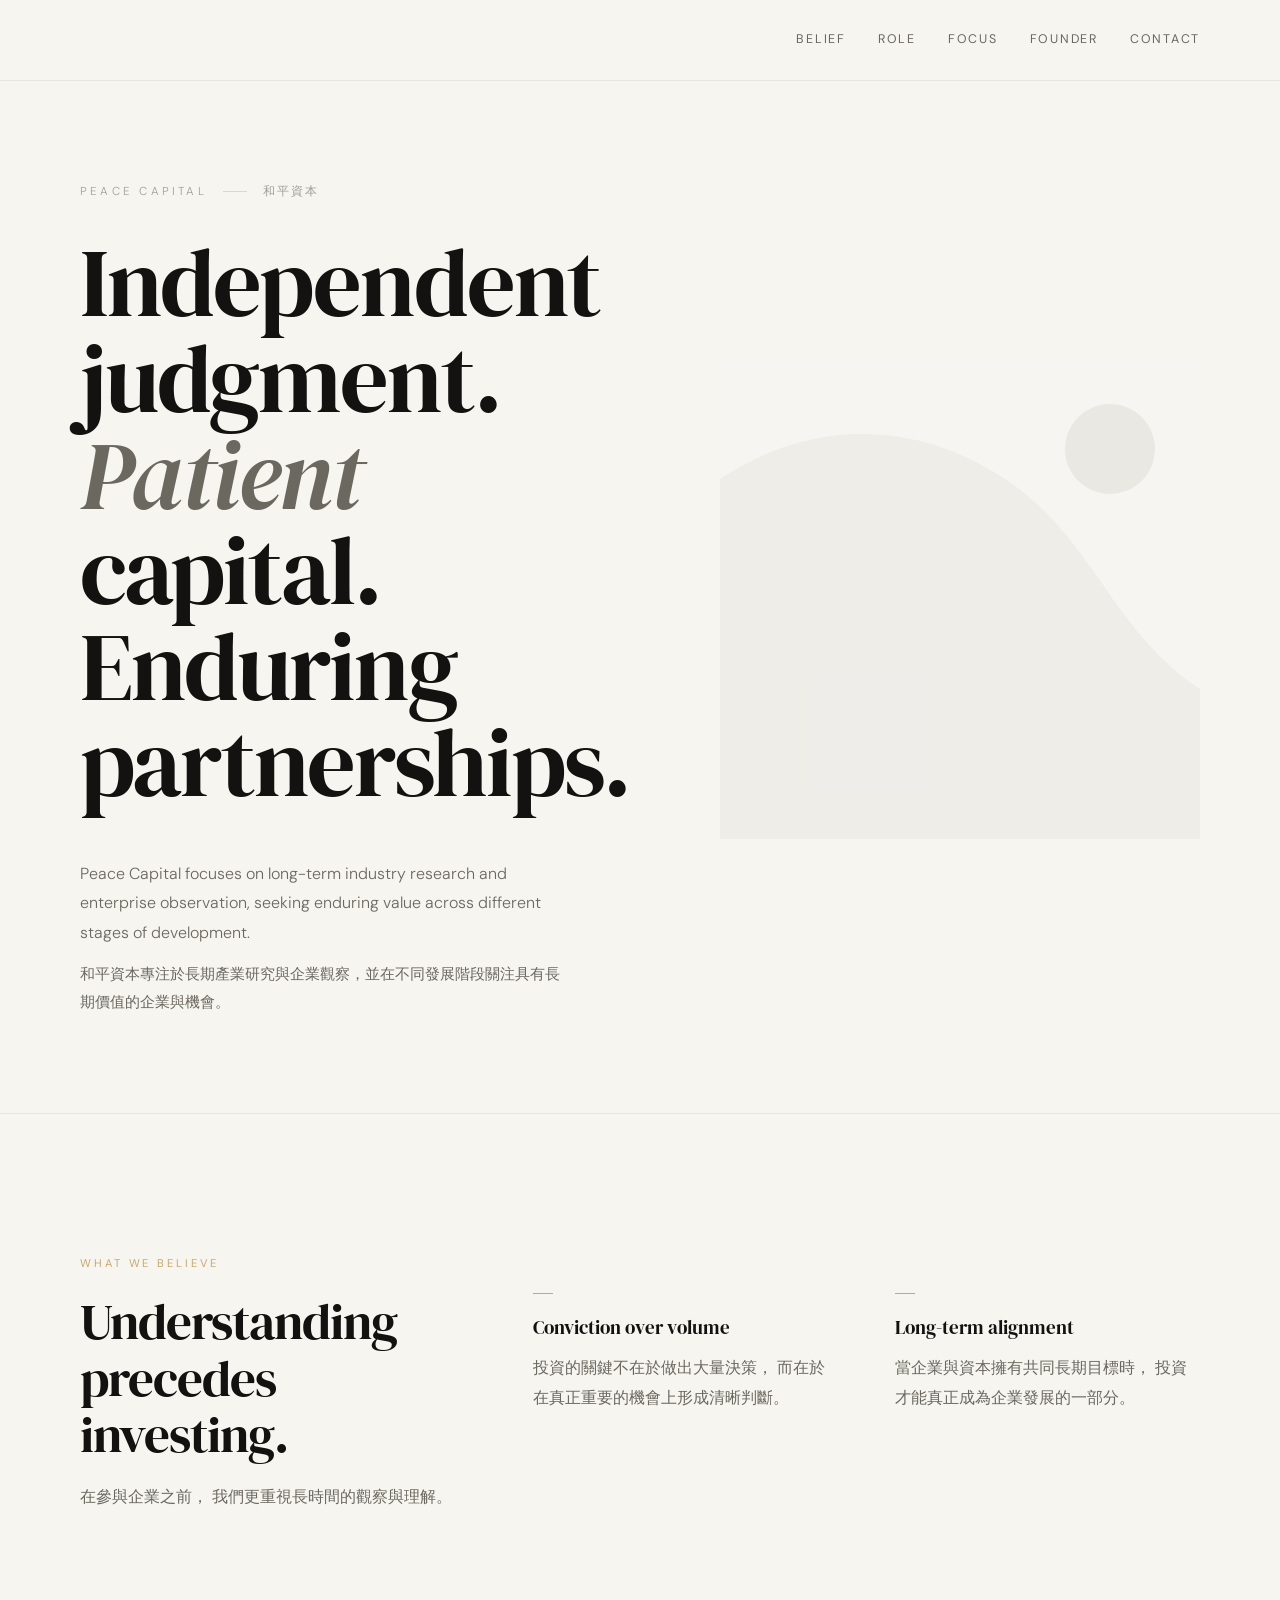
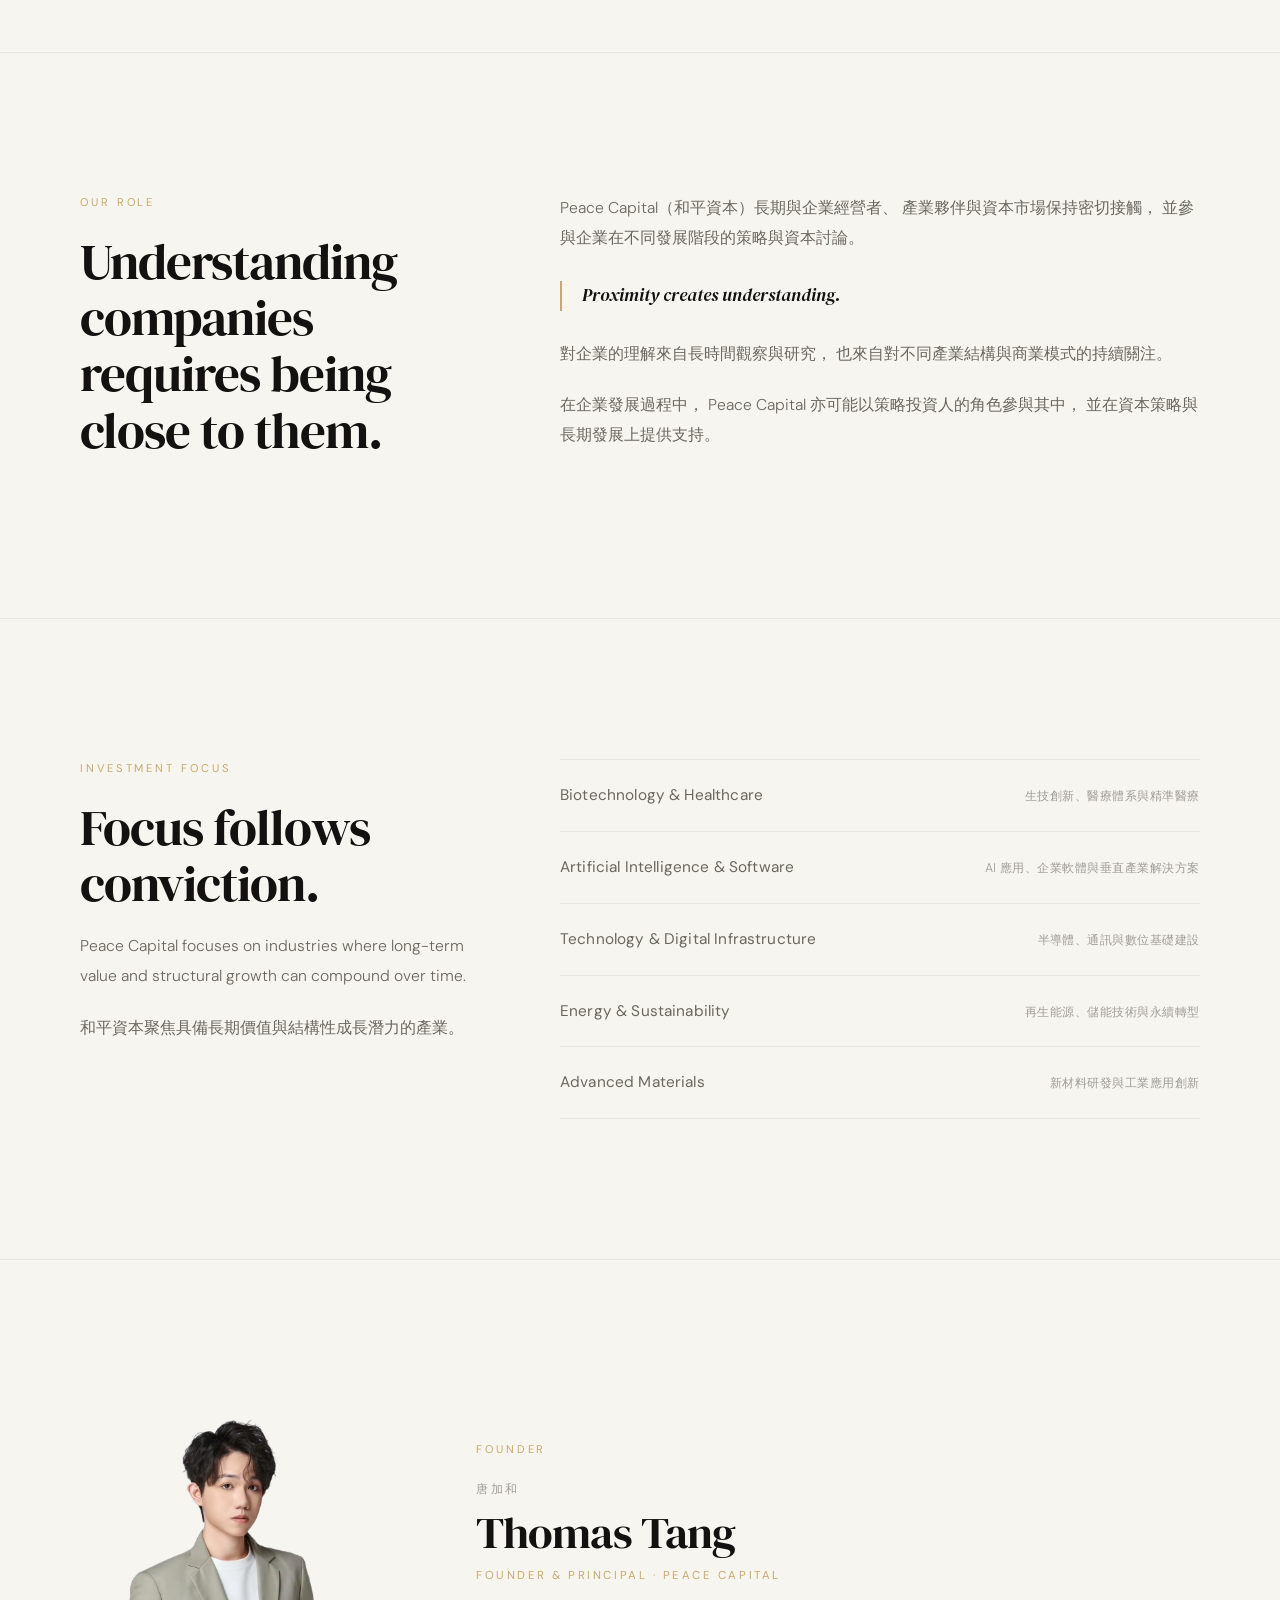
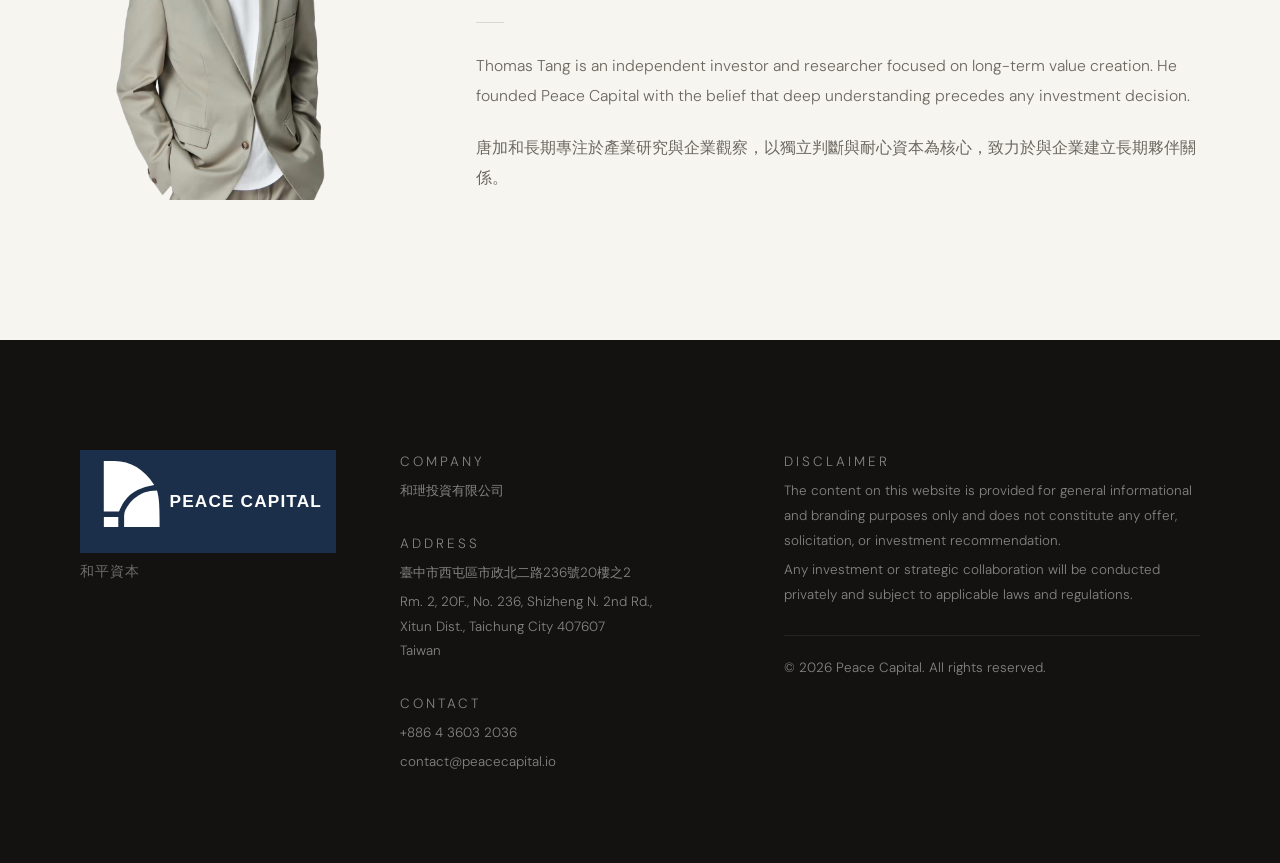
==== commit b7c6aaa6: "Update logo assets and modify HTML references for branding consistency. Replaced logo images in the " ====
--- a/index.html
+++ b/index.html
@@ -66,11 +66,10 @@
     <div class="header-inner">
       <a href="#top" class="brand brand-lockup" aria-label="Peace Capital 首頁">
         <img
-          src="/assets/logo/peace-capital-symbol.svg"
-          alt=""
-          class="brand-symbol"
+          src="/assets/logo/peace-capital-logo-light.svg"
+          alt="Peace Capital"
+          class="brand-logo"
         >
-        <span class="brand-en">Peace Capital</span>
       </a>
 
       <nav class="nav" aria-label="Primary Navigation" role="navigation">
@@ -268,8 +267,7 @@
   <footer class="footer" id="contact" aria-label="Contact Information">
     <div class="footer-container">
       <div class="footer-brand">
-        <img src="/assets/logo/peace-capital-symbol.svg" alt="" class="footer-brand-symbol">
-        <strong class="brand-en">Peace Capital</strong>
+        <img src="/assets/logo/peace-capital-logo-dark.svg" alt="Peace Capital" class="footer-brand-logo">
         <div class="brand-zh">和平資本</div>
       </div>
 
